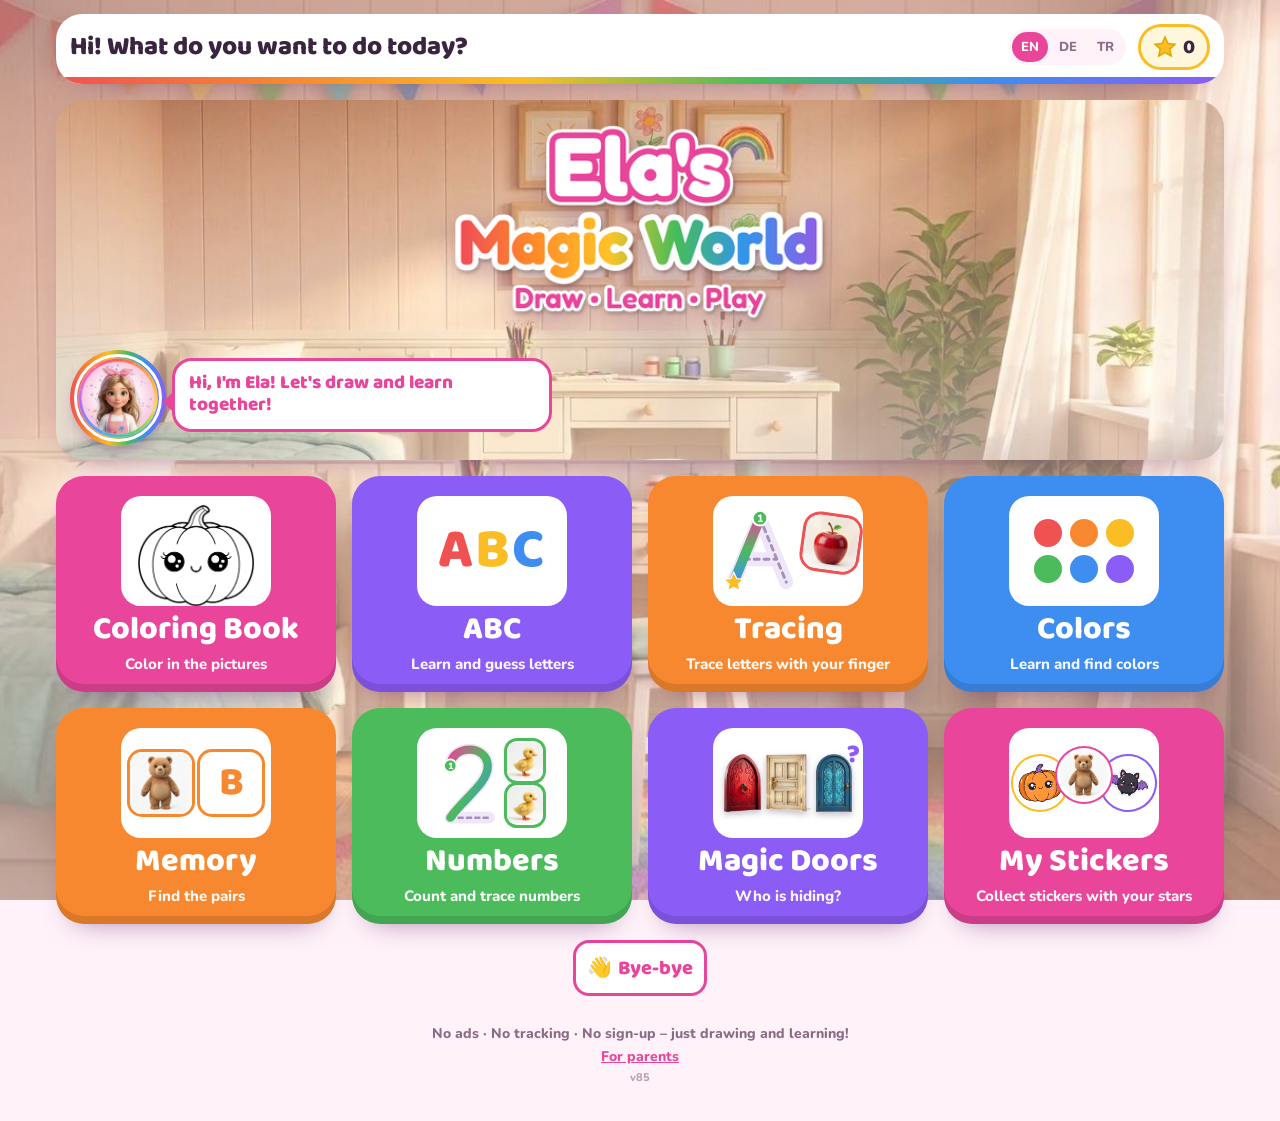
==== index.html @ 52b6471b "M–P: Fragen „What starts with …?“, Wörter und Studio-Sätze; S: 3D-Stern (v85) Co-Authored-By: Claude" ====
<!doctype html>
<html lang="en">
<head>
<meta charset="utf-8">
<meta name="viewport" content="width=device-width, initial-scale=1, viewport-fit=cover">
<title>Ela's Magic World</title>
<link rel="icon" href="bilder/ela-rund.png">
<link rel="stylesheet" href="schriften/schriften.css">
<link rel="stylesheet" href="gemeinsam.css?v=85">
<style>
/* Startseite: Intro-Video, dann Elas Zimmer mit Logo, Ela (mit Begrüßung), darunter große bunte Kacheln für jeden Bereich */
#intro{position:fixed;inset:0;z-index:60;background:#f6dccb;display:flex;align-items:center;justify-content:center}
#intro video{width:100%;height:100%;object-fit:cover}
@media (orientation:portrait){#intro video{height:64vh}}
#intro .go{position:absolute;left:50%;bottom:max(28px,env(safe-area-inset-bottom));transform:translateX(-50%);border:0;cursor:pointer;white-space:nowrap;
  font-family:var(--display);font-weight:800;font-size:clamp(24px,5vw,34px);color:#fff;background:var(--pink);border-radius:999px;padding:12px 34px;
  box-shadow:0 0 0 5px #fff,0 14px 30px -10px rgba(90,30,110,.6);animation:pulse 1.6s ease-in-out infinite}
#intro .skip{position:absolute;right:16px;top:max(16px,env(safe-area-inset-top));border:0;cursor:pointer;font:inherit;font-weight:800;font-size:15px;
  background:rgba(255,255,255,.85);color:var(--ink);border-radius:999px;padding:8px 16px}
@keyframes pulse{0%,100%{transform:translateX(-50%) scale(1)}50%{transform:translateX(-50%) scale(1.07)}}

.hero{position:relative;border-radius:28px;overflow:hidden;min-height:360px;display:flex;flex-direction:column;align-items:center;justify-content:space-between;gap:12px;
  padding:22px 14px 14px;background:#f6dccb url("bilder/zimmer.jpg") center 30%/cover;box-shadow:0 16px 34px -20px rgba(90,30,110,.55)}
.hero::before{content:"";position:absolute;inset:0;background:linear-gradient(180deg,rgba(255,255,255,.12),rgba(255,255,255,.5))}
.hero .logo-row{position:relative;display:flex;align-items:center;justify-content:center;gap:2px;width:100%}
.hero .logo-big{position:relative;width:min(380px,72%);height:auto;filter:drop-shadow(0 8px 14px rgba(90,30,110,.3));animation:float 3.5s ease-in-out infinite}
@keyframes float{0%,100%{transform:translateY(0) scale(1)}50%{transform:translateY(-6px) scale(1.03)}}
.hero .friends{position:relative;width:100%;display:flex;align-items:flex-end;justify-content:space-between;gap:10px}
.hero .ela{flex:1;min-width:0}
.hero .bubble{margin-bottom:14px;max-width:380px}
.friend{flex:none;border:0;padding:4px;cursor:pointer;border-radius:50%;background:var(--rainbow);box-shadow:0 8px 18px -8px rgba(90,30,110,.6)}
.hero .friend img,.hero .friend video{display:block;width:88px;height:88px;border-radius:50%;object-fit:cover;border:3px solid #fff;filter:none}
.friend.hop{animation:hop .6s ease}
@keyframes hop{0%,100%{transform:rotate(0)}25%{transform:rotate(-10deg)}75%{transform:rotate(10deg)}}
@media (max-width:600px){.hero{min-height:300px}.hero .friend img,.hero .friend video{width:62px;height:62px}.hero .bubble{font-size:15px;margin-bottom:8px}}
@media (prefers-reduced-motion:reduce){#intro .go,.hero .logo-big,.friend.hop{animation:none}}
.tiles{display:grid;grid-template-columns:repeat(auto-fill,minmax(240px,1fr));gap:16px}
.tile{position:relative;display:flex;flex-direction:column;align-items:center;gap:8px;text-decoration:none;color:#fff;border-radius:28px;padding:20px 16px 18px;
  background:var(--c);box-shadow:inset 0 -8px 0 rgba(0,0,0,.12),0 14px 28px -18px rgba(90,30,110,.6);transition:transform .15s}
.tile:hover{transform:translateY(-4px) rotate(-1deg)}
.tile .pic{width:150px;height:110px;border-radius:20px;background:#fff;display:grid;place-items:center;overflow:hidden}
.tile .pic img{max-width:90%;max-height:90%}
.tile b{font-family:var(--display);font-weight:800;font-size:32px;line-height:1}
.tile small{font-weight:800;font-size:15px;opacity:.95;text-align:center}
.tile.soon{filter:saturate(.55);cursor:default}
.tile.soon:hover{transform:none}
.badge{position:absolute;top:12px;right:12px;background:var(--yellow);color:var(--ink);font-weight:800;font-size:13px;border-radius:999px;padding:3px 10px}
.mini-abc{font-family:var(--display);font-weight:800;font-size:56px;color:var(--red);line-height:1;letter-spacing:2px}
.mini-abc span:nth-child(2){color:var(--yellow)} .mini-abc span:nth-child(3){color:var(--blue)}
.dots{display:grid;grid-template-columns:repeat(3,28px);gap:8px}
.dots i{width:28px;height:28px;border-radius:50%}
.mem-ico{display:flex;gap:8px;align-items:center}
.mini-sticker{display:flex;align-items:center}
.mini-sticker img{width:48px;height:48px;object-fit:contain;border-radius:50%;background:#fff;box-shadow:0 0 0 3px #fff,0 0 0 5px var(--yellow);margin:0 -2px}
.mini-sticker img:nth-child(1){transform:rotate(-10deg)} .mini-sticker img:nth-child(2){transform:translateY(-8px);z-index:1;box-shadow:0 0 0 3px #fff,0 0 0 5px var(--pink)} .mini-sticker img:nth-child(3){transform:rotate(9deg);box-shadow:0 0 0 3px #fff,0 0 0 5px var(--purple)}
.mini-tueren{position:relative;display:flex;gap:5px;align-items:flex-end}
.mini-tueren img{height:58px;width:auto;filter:drop-shadow(0 3px 3px rgba(58,36,64,.3))}
.mini-tueren b{position:absolute;right:-8px;top:-12px;font-size:26px;font-family:var(--display);font-weight:800;color:var(--purple);line-height:1}
.bye-box{display:flex;justify-content:center}
.bye{background:#fff;color:var(--pink);font-family:var(--display);font-size:20px;box-shadow:inset 0 0 0 3px var(--pink)}
.mem-ico img,.mem-ico b{width:62px;height:62px;border-radius:12px;box-shadow:0 0 0 3px var(--orange)}
.mem-ico b{display:grid;place-items:center;font-family:var(--display);font-size:40px;color:var(--orange);background:#fff}
.mini-spur{position:relative;display:flex;align-items:center;gap:2px}
/* Numbers-Kachel: halb nachgespurte 2 + zwei Enten zum Zählen (Zählen und Nachspuren) – bewusst ohne Bewegung */
.mini-zahl{display:flex;align-items:center;gap:6px}
.mini-zahl svg{width:64px;height:86px}
.mini-zahl .enten{display:flex;flex-direction:column;gap:4px}
.mini-zahl .enten img{width:40px;height:40px;object-fit:contain;border-radius:10px;box-shadow:0 0 0 3px var(--green);background:#fff}
.mini-spur svg{width:82px;height:82px}
.mini-spur img{width:54px;height:54px;object-fit:contain;border-radius:14px;box-shadow:0 0 0 3px var(--red);background:#fff;transform:rotate(8deg) translateY(-8px);animation:apfel-hupf 2.4s ease-in-out infinite}
@keyframes apfel-hupf{0%,100%{transform:rotate(8deg) translateY(-8px)}40%{transform:rotate(-4deg) translateY(-18px)}60%{transform:rotate(6deg) translateY(-4px)}}
/* Kürbis (Malbuch) und Bär (Memory) hüpfen sanft wie der Apfel beim Nachspuren – leicht versetzt, damit nicht alle im Takt wackeln */
.tile .pic img.hupf{animation:kachel-hupf 2.6s ease-in-out infinite;transform-origin:50% 90%}
.tile .pic img.hupf.spaet{animation-delay:-1.3s;animation-duration:2.9s}
@keyframes kachel-hupf{0%,100%{transform:rotate(-4deg) translateY(0)}40%{transform:rotate(4deg) translateY(-9px)}60%{transform:rotate(-2deg) translateY(-2px)}}
/* Sticker: nur der mittlere hüpft (er sitzt schon etwas höher, daher eigene Bewegung) */
.mini-sticker img:nth-child(2){animation:sticker-hupf 3.1s ease-in-out infinite;animation-delay:-.7s}
@keyframes sticker-hupf{0%,100%{transform:translateY(-8px) rotate(0)}40%{transform:translateY(-16px) rotate(-6deg)}60%{transform:translateY(-6px) rotate(3deg)}}
@media (prefers-reduced-motion:reduce){.mini-spur img,.tile .pic img.hupf,.mini-sticker img:nth-child(2){animation:none}}
.fuss .version{font-size:11px;opacity:.6}
</style>
</head>
<body>
<!-- Intro: Video läuft stumm, nach "Let's go!" mit Ton. Pro Besuch nur einmal (sessionStorage). -->
<div id="intro" hidden>
  <video id="intro-vid" muted loop playsinline preload="auto"></video>
  <button class="skip" id="intro-skip" type="button" data-t="intro_skip"></button>
  <button class="go" id="intro-go" type="button" data-t="intro_go"></button>
</div>

<div class="app">
  <header class="top">
    <h1 style="font-size:clamp(20px,3vw,26px)" data-t="home_title"></h1>
    <div class="lang" id="lang"></div>
    <div class="stars" data-t-label="stars"><svg viewBox="0 0 24 24"><path d="M12 2l3 6.5 7 .8-5.2 4.8 1.5 7L12 17.6 5.7 21l1.5-7L2 9.3l7-.8z"/></svg><span id="stars-n">0</span></div>
  </header>

  <section class="hero">
    <div class="logo-row">
      <img class="logo-big" src="bilder/logo.png" alt="Ela's Magic World – Draw, Learn, Play">
    </div>
    <div class="friends">
      <div class="ela">
        <button class="friend" id="ela-friend" type="button" aria-label="Ela"><img src="bilder/ela-rund.png" alt=""></button>
        <div class="bubble" id="bubble" role="status" data-t="home_hello"></div>
      </div>
    </div>
  </section>

  <nav class="tiles" aria-label="Areas">
    <a class="tile" href="malbuch.html?v=85" style="--c:var(--pink)">
      <div class="pic"><img class="hupf" src="bilder/halloween/P-Pumpkin.png" alt=""></div>
      <b data-t="t_malbuch"></b><small data-t="t_malbuch_s"></small>
    </a>
    <a class="tile" href="abc.html?v=85" style="--c:var(--purple)">
      <div class="pic"><div class="mini-abc"><span>A</span><span>B</span><span>C</span></div></div>
      <b data-t="t_abc"></b><small data-t="t_abc_s"></small>
    </a>
    <a class="tile" href="schreiben.html?v=85" style="--c:var(--orange)">
      <div class="pic"><div class="mini-spur"><svg viewBox="0 0 100 100" aria-hidden="true">
        <defs><linearGradient id="rb" x1="0" y1="1" x2="0" y2="0"><stop offset="0" stop-color="#3d8ef0"/><stop offset=".5" stop-color="#4cbb5c"/><stop offset="1" stop-color="#e8459b"/></linearGradient></defs>
        <path d="M18 88 L50 10 L82 88 M31 60 L69 60" fill="none" stroke="#efe6f7" stroke-width="17" stroke-linecap="round" stroke-linejoin="round"/>
        <path d="M50 10 L82 88 M31 60 L69 60" fill="none" stroke="#a48fbc" stroke-width="3.5" stroke-dasharray="6 6" stroke-linecap="round"/>
        <path d="M50 10 L18 88" fill="none" stroke="url(#rb)" stroke-width="12" stroke-linecap="round"/>
        <circle cx="50" cy="10" r="9" fill="#4cbb5c" stroke="#fff" stroke-width="2.5"/><text x="50" y="14.5" text-anchor="middle" font-family="Baloo 2,Nunito,sans-serif" font-weight="800" font-size="13" fill="#fff">1</text>
        <path d="M18 76l3.6 7.6 8.2 1.1-6 5.6 1.6 8-7.4-4-7.4 4 1.6-8-6-5.6 8.2-1.1z" fill="#fbbd23" stroke="#fff" stroke-width="1.5"/>
      </svg><img src="bilder/abc/A-Apple.jpg" alt=""></div></div>
      <b data-t="t_schreiben"></b><small data-t="t_schreiben_s"></small>
    </a>
    <a class="tile" href="farben.html?v=85" style="--c:var(--blue)">
      <div class="pic"><div class="dots"><i style="background:#f05252"></i><i style="background:#f7882f"></i><i style="background:#fbbd23"></i><i style="background:#4cbb5c"></i><i style="background:#3d8ef0"></i><i style="background:#8b5cf6"></i></div></div>
      <b data-t="t_farben"></b><small data-t="t_farben_s"></small>
    </a>
    <a class="tile" href="memory.html?v=85" style="--c:var(--orange)">
      <div class="pic"><div class="mem-ico"><img class="hupf spaet" src="bilder/abc/B-Bear.jpg" alt=""><b>B</b></div></div>
      <b data-t="t_memory"></b><small data-t="t_memory_s"></small>
    </a>
    <a class="tile" href="zahlen.html?v=85" style="--c:var(--green)">
      <div class="pic"><div class="mini-zahl"><svg viewBox="-8 -12 86 124" aria-hidden="true">
        <defs><linearGradient id="rb2" x1="0" y1="0" x2="1" y2="1"><stop offset="0" stop-color="#e8459b"/><stop offset=".5" stop-color="#4cbb5c"/><stop offset="1" stop-color="#3d8ef0"/></linearGradient></defs>
        <path d="M8 25 C10 -6 62 -6 62 26 C62 50 30 70 8 100 L64 100" fill="none" stroke="#efe6f7" stroke-width="17" stroke-linecap="round" stroke-linejoin="round"/>
        <path d="M8 100 L64 100" fill="none" stroke="#a48fbc" stroke-width="3.5" stroke-dasharray="6 6" stroke-linecap="round"/>
        <path d="M8 25 C10 -6 62 -6 62 26 C62 50 30 70 8 100" fill="none" stroke="url(#rb2)" stroke-width="12" stroke-linecap="round"/>
        <circle cx="8" cy="25" r="9" fill="#4cbb5c" stroke="#fff" stroke-width="2.5"/><text x="8" y="29.5" text-anchor="middle" font-family="Baloo 2,Nunito,sans-serif" font-weight="800" font-size="13" fill="#fff">1</text>
      </svg><span class="enten"><img src="bilder/zahlen/ente.jpg" alt=""><img src="bilder/zahlen/ente.jpg" alt=""></span></div></div>
      <b data-t="t_zahlen"></b><small data-t="t_zahlen_s"></small>
    </a>
    <a class="tile" href="tueren.html?v=85" style="--c:var(--purple)">
      <div class="pic"><div class="mini-tueren"><img src="bilder/tueren/tuer-rot.webp" alt=""><img src="bilder/tueren/tuer-gelb.webp" alt=""><img src="bilder/tueren/tuer-blau.webp" alt=""><b>?</b></div></div>
      <b data-t="t_tueren"></b><small data-t="t_tueren_s"></small>
    </a>
    <a class="tile" href="sticker.html?v=85" style="--c:var(--pink)">
      <div class="pic"><div class="mini-sticker"><img src="bilder/halloween/bunt/P-Pumpkin.jpg" alt=""><img src="bilder/abc/B-Bear.jpg" alt=""><img src="bilder/halloween/bunt/B-Bat.jpg" alt=""></div></div>
      <b data-t="t_sticker"></b><small data-t="t_sticker_s"></small>
    </a>
  </nav>

  <div class="bye-box"><button class="btn bye" id="bye" type="button">👋 <span data-t="bye"></span></button></div>

  <footer class="fuss">
    <p data-t="f_safe"></p>
    <p><a href="info.html?v=85" data-t="f_parents"></a></p>
    <p class="version">v85</p>
  </footer>
</div>
<script src="gemeinsam.js?v=85"></script>
<script src="daten.js?v=85"></script>
<script>
document.querySelectorAll(".tile.soon").forEach(tile => tile.addEventListener("click", e => {
  e.preventDefault(); say(t("home_soon", { x: t(tile.dataset.soon) }));
}));
/* Im Oktober: Hexen-Ela (Halloween-Look), sonst die normale Ela */
const halloween = new Date().getMonth() === 9;
const HALLO = halloween ? "hw_hello" : "home_hello";
let elaClip = null;
if (halloween) {
  // Hexen-Ela im Kreis: Standbild, sie schaut nach vorn (das "schaut zu"-Video blickte zur Seite, sah im Kreis komisch aus).
  // Beim Antippen sagt sie "Hallo" als kleines Video mit ihrer Stimme, danach wieder das Standbild.
  elaClip = document.createElement("video");
  Object.assign(elaClip, { poster: "bilder/ela-hexe-rund.jpg", playsInline: true });
  elaClip.setAttribute("playsinline", ""); elaClip.setAttribute("aria-hidden", "true");
  document.querySelector("#ela-friend img").replaceWith(elaClip);
  elaClip.addEventListener("ended", () => { elaClip.removeAttribute("src"); elaClip.load(); });
  document.querySelector(".hero").style.backgroundImage = 'url("bilder/zimmer-halloween.jpg")';   // Halloween-Zimmer
  say(t(HALLO));
}
// Keine Text-Meldung "You have 55 stars" – die Kinder können noch nicht lesen; die Sterne zeigt oben rechts das Sternchen-Feld.

/* Ela spricht, wenn man sie antippt */
function hop(el){ el.classList.remove("hop"); void el.offsetWidth; el.classList.add("hop"); }
document.getElementById("ela-friend").onclick = e => {
  hop(e.currentTarget); say(t(HALLO));
  if (!elaClip) return speak(t(HALLO));
  try { speechSynthesis.cancel(); } catch(err){}
  Object.assign(elaClip, { src: "bilder/ela-hexe-hallo.mp4", muted: false, loop: false });
  const p = elaClip.play(); if (p && p.catch) p.catch(() => speak(t(HALLO)));
};
let byeNr = 0;
/* Abschied: "Bye-bye, Magic World! See you next time!" mit Elas Stimme, Ela winkt */
document.getElementById("bye").onclick = () => {
  hop(document.getElementById("ela-friend"));
  say(t("bye_text"));
  // abwechselnd "Bye-bye, Magic World! See you next time!" und "Bye-bye, see you soon!"
  byeNr = (byeNr || 0) + 1;
  if (LANG === "en") elaSagt(byeNr % 2 ? STIMMEN.tschuess : STIMMEN.tschuess2, t("bye_text")); else speak(t("bye_text"));
};

/* Intro-Video: einmal pro Besuch, nicht bei jeder Rückkehr zur Startseite */
const intro = document.getElementById("intro"), vid = document.getElementById("intro-vid");
let introGesehen = false;
try { introGesehen = sessionStorage.getItem("ela-intro") === "1"; } catch(e){}
function introZu(){
  if (intro.hidden) return;
  intro.hidden = true;
  try { vid.pause(); sessionStorage.setItem("ela-intro", "1"); } catch(e){}
}
// Oktober: Hexen-Ela zaubert Glitzer ins Zimmer, sonst das Logo-Video
// Oktober: Logo im Halloween-Zimmer, sonst Logo in Elas Zimmer
const introListe = halloween ? ["bilder/intro-halloween"] : ["bilder/intro"];
let introNr = 0, introDatei = introListe[0];
vid.addEventListener("ended", () => {
  if (++introNr >= introListe.length) return introZu();
  introDatei = introListe[introNr]; vid.poster = introDatei + ".jpg"; vid.src = introDatei + ".mp4";
  const p = vid.play(); if (p && p.catch) p.catch(introZu);
});
vid.addEventListener("error", introZu);
if (!introGesehen) {   // Video nur laden, wenn das Intro auch gezeigt wird
  intro.hidden = false;
  vid.poster = introDatei + ".jpg"; vid.src = introDatei + ".mp4";
  const p = vid.play(); if (p && p.catch) p.catch(() => {});
}
document.getElementById("intro-skip").onclick = introZu;
document.getElementById("intro-go").onclick = e => {
  e.currentTarget.hidden = true;
  vid.loop = false; vid.muted = false; vid.currentTime = 0;
  const p = vid.play(); if (p && p.catch) p.catch(introZu);
};
</script>
</body>
</html>
---- schriften/schriften.css ----
/* Schriften lokal (statt Google Fonts), damit keine Daten an Google gehen. Nur latin + latin-ext (Deutsch, Türkisch). */
@font-face {
  font-family: 'Baloo 2';
  font-style: normal;
  font-weight: 600;
  font-display: swap;
  src: url(baloo2-latin-ext.woff2) format('woff2');
  unicode-range: U+0100-02BA, U+02BD-02C5, U+02C7-02CC, U+02CE-02D7, U+02DD-02FF, U+0304, U+0308, U+0329, U+1D00-1DBF, U+1E00-1E9F, U+1EF2-1EFF, U+2020, U+20A0-20AB, U+20AD-20C4, U+2113, U+2C60-2C7F, U+A720-A7FF;
}
@font-face {
  font-family: 'Baloo 2';
  font-style: normal;
  font-weight: 600;
  font-display: swap;
  src: url(baloo2-latin.woff2) format('woff2');
  unicode-range: U+0000-00FF, U+0131, U+0152-0153, U+02BB-02BC, U+02C6, U+02DA, U+02DC, U+0304, U+0308, U+0329, U+2000-206F, U+20AC, U+2122, U+2191, U+2193, U+2212, U+2215, U+FEFF, U+FFFD;
}
@font-face {
  font-family: 'Baloo 2';
  font-style: normal;
  font-weight: 800;
  font-display: swap;
  src: url(baloo2-latin-ext.woff2) format('woff2');
  unicode-range: U+0100-02BA, U+02BD-02C5, U+02C7-02CC, U+02CE-02D7, U+02DD-02FF, U+0304, U+0308, U+0329, U+1D00-1DBF, U+1E00-1E9F, U+1EF2-1EFF, U+2020, U+20A0-20AB, U+20AD-20C4, U+2113, U+2C60-2C7F, U+A720-A7FF;
}
@font-face {
  font-family: 'Baloo 2';
  font-style: normal;
  font-weight: 800;
  font-display: swap;
  src: url(baloo2-latin.woff2) format('woff2');
  unicode-range: U+0000-00FF, U+0131, U+0152-0153, U+02BB-02BC, U+02C6, U+02DA, U+02DC, U+0304, U+0308, U+0329, U+2000-206F, U+20AC, U+2122, U+2191, U+2193, U+2212, U+2215, U+FEFF, U+FFFD;
}
@font-face {
  font-family: 'Nunito';
  font-style: normal;
  font-weight: 600;
  font-display: swap;
  src: url(nunito-latin-ext.woff2) format('woff2');
  unicode-range: U+0100-02BA, U+02BD-02C5, U+02C7-02CC, U+02CE-02D7, U+02DD-02FF, U+0304, U+0308, U+0329, U+1D00-1DBF, U+1E00-1E9F, U+1EF2-1EFF, U+2020, U+20A0-20AB, U+20AD-20C4, U+2113, U+2C60-2C7F, U+A720-A7FF;
}
@font-face {
  font-family: 'Nunito';
  font-style: normal;
  font-weight: 600;
  font-display: swap;
  src: url(nunito-latin.woff2) format('woff2');
  unicode-range: U+0000-00FF, U+0131, U+0152-0153, U+02BB-02BC, U+02C6, U+02DA, U+02DC, U+0304, U+0308, U+0329, U+2000-206F, U+20AC, U+2122, U+2191, U+2193, U+2212, U+2215, U+FEFF, U+FFFD;
}
@font-face {
  font-family: 'Nunito';
  font-style: normal;
  font-weight: 800;
  font-display: swap;
  src: url(nunito-latin-ext.woff2) format('woff2');
  unicode-range: U+0100-02BA, U+02BD-02C5, U+02C7-02CC, U+02CE-02D7, U+02DD-02FF, U+0304, U+0308, U+0329, U+1D00-1DBF, U+1E00-1E9F, U+1EF2-1EFF, U+2020, U+20A0-20AB, U+20AD-20C4, U+2113, U+2C60-2C7F, U+A720-A7FF;
}
@font-face {
  font-family: 'Nunito';
  font-style: normal;
  font-weight: 800;
  font-display: swap;
  src: url(nunito-latin.woff2) format('woff2');
  unicode-range: U+0000-00FF, U+0131, U+0152-0153, U+02BB-02BC, U+02C6, U+02DA, U+02DC, U+0304, U+0308, U+0329, U+2000-206F, U+20AC, U+2122, U+2191, U+2193, U+2212, U+2215, U+FEFF, U+FFFD;
}
---- gemeinsam.css ----
/* Gemeinsames Design für alle Seiten von Ela's Magic World.
   Farben aus dem Logo: Pink ("Ela's") + Regenbogen ("Magic World"), weiß umrandet. Ein helles Farbschema für Kinder. */
:root{
  --bg:#fff2f8; --paper:#ffffff; --ink:#3a2440; --muted:#8c6b86; --line:#f6d7e8;
  --pink:#e8459b; --red:#f05252; --orange:#f7882f; --yellow:#fbbd23; --green:#4cbb5c; --blue:#3d8ef0; --purple:#8b5cf6;
  --rainbow:linear-gradient(90deg,#f05252,#f7882f,#fbbd23,#4cbb5c,#3d8ef0,#8b5cf6);
  --display:"Baloo 2","Nunito",system-ui,sans-serif; --body:"Nunito",system-ui,sans-serif;
  color-scheme:light;
}
*{box-sizing:border-box}
[hidden]{display:none!important}
html,body{margin:0}
body{color:var(--ink);font-family:var(--body);-webkit-tap-highlight-color:transparent;min-height:100vh;
  padding-top:env(safe-area-inset-top,0px);padding-bottom:env(safe-area-inset-bottom,0px);
  background-color:var(--bg);}
/* Hintergrund = Elas Zimmer aus den Videos (Maltisch in der Mitte), leicht aufgehellt. Im Oktober das Halloween-Zimmer. */
body::before{content:"";position:fixed;inset:0;z-index:-1;pointer-events:none;
  background:linear-gradient(rgba(255,242,248,.42),rgba(255,242,248,.42)),#f6dccb url("bilder/zimmer.jpg") center 75%/cover no-repeat}
html.halloween body::before{background-image:linear-gradient(rgba(255,242,248,.42),rgba(255,242,248,.42)),url("bilder/zimmer-halloween.jpg")}
.app{max-width:1200px;margin:0 auto;padding-inline:16px;padding-block:14px 28px;display:flex;flex-direction:column;gap:16px}

/* Kopfzeile */
.top{position:relative;background:var(--paper);border-radius:26px;padding:10px 14px 14px;display:flex;align-items:center;gap:12px;
  box-shadow:0 12px 30px -20px rgba(90,30,110,.5);overflow:hidden}
.top::after{content:"";position:absolute;left:0;right:0;bottom:0;height:7px;background:var(--rainbow)}
.top .logo{height:58px;width:auto}
.top h1{font-family:var(--display);font-weight:800;font-size:clamp(22px,4vw,34px);margin:0;line-height:1;flex:1;min-width:0}
.home{flex:none;display:flex;align-items:center;gap:6px;text-decoration:none;font-family:var(--display);font-weight:800;font-size:16px;
  color:#fff;background:var(--purple);border-radius:999px;padding:8px 14px 8px 10px}
.home{background:var(--pink)}
.home svg{width:22px;height:22px}
.stars{flex:none;display:flex;align-items:center;gap:6px;font-family:var(--display);font-weight:800;font-size:20px;
  background:#fff7dc;border:3px solid var(--yellow);border-radius:999px;padding:4px 12px;font-variant-numeric:tabular-nums}
.stars svg{width:24px;height:24px;fill:var(--yellow);stroke:#e0a800;stroke-width:1.5}
@media (max-width:560px){.top .logo{height:44px}.home span{display:none}.home{padding:8px}}

.lang{flex:none;display:flex;background:var(--bg);border-radius:999px;padding:3px;gap:2px}
.lang button{font:inherit;font-weight:800;font-size:13px;border:0;border-radius:999px;padding:6px 9px;cursor:pointer;background:transparent;color:var(--muted)}
.lang button[aria-pressed="true"]{background:var(--pink);color:#fff}
@media (max-width:560px){.top{flex-wrap:wrap}.top h1{order:5;flex-basis:100%;font-size:22px}}

/* Ela mit Sprechblase */
.ela{display:flex;align-items:flex-end;gap:6px}
.ela img{width:130px;height:auto;flex:none;filter:drop-shadow(0 8px 10px rgba(90,30,110,.25))}
.bubble{position:relative;background:var(--paper);border-radius:20px;padding:12px 14px;font-family:var(--display);font-weight:800;font-size:19px;line-height:1.15;
  color:var(--pink);margin-bottom:30px;border:3px solid var(--pink)}
.bubble::after{content:"";position:absolute;left:-12px;bottom:18px;border:9px solid transparent;border-right-color:var(--pink);border-left:0}
.bubble.pop{animation:pop .45s ease}
@keyframes pop{0%{transform:scale(.85)}60%{transform:scale(1.08)}100%{transform:scale(1)}}
@media (max-width:860px){.ela img{width:90px}.bubble{margin-bottom:20px;font-size:17px}}

.ela img.round{border-radius:50%;width:120px}
@media (max-width:860px){.ela img.round{width:80px}}
/* Ela spricht im Kreis (elaKreisVideo): gleiche Größe wie das runde Bild, Ela in der Mitte */
.ela video.ela-kreis{flex:none;border-radius:50%;object-fit:cover;object-position:50% 30%;background:#f6dccb;cursor:pointer;
  box-shadow:0 0 0 4px #fff,0 0 0 7px var(--pink),0 8px 16px -6px rgba(90,30,110,.4);animation:pop .45s ease}

/* Karten und Knöpfe */
.card{background:var(--paper);border-radius:24px;padding:16px;box-shadow:0 12px 30px -22px rgba(90,30,110,.55)}
.btn{font:inherit;font-weight:800;font-size:16px;border:0;border-radius:16px;padding:12px 14px;cursor:pointer;display:inline-flex;align-items:center;justify-content:center;gap:6px;
  background:var(--bg);color:var(--ink);box-shadow:inset 0 -4px 0 rgba(0,0,0,.08)}
.btn svg{width:22px;height:22px}
.tabs{display:flex;gap:10px;flex-wrap:wrap}
.tab{font-family:var(--display);font-weight:800;font-size:18px;border:0;border-radius:999px;padding:8px 18px;cursor:pointer;background:var(--paper);color:var(--ink);
  box-shadow:inset 0 -4px 0 var(--c,var(--orange))}
.tab[aria-pressed="true"]{background:var(--c,var(--orange));color:#fff}
.btn:focus-visible,.tab:focus-visible,a:focus-visible,button:focus-visible{outline:3px solid var(--orange);outline-offset:2px}

/* richtig / falsch */
.wiggle{animation:wiggle .4s ease}
@keyframes wiggle{0%,100%{transform:translateX(0)}25%{transform:translateX(-8px)}75%{transform:translateX(8px)}}
.yay{animation:yay .5s ease}
@keyframes yay{0%{transform:scale(1)}50%{transform:scale(1.15)}100%{transform:scale(1)}}

/* Sterne-Regen */
.confetti{position:fixed;inset:0;pointer-events:none;overflow:hidden;z-index:50}
.confetti i{position:absolute;top:-40px;width:26px;height:26px;animation:fall 1.4s ease-in forwards}
.confetti i svg{width:100%;height:100%}
@keyframes fall{to{transform:translateY(110vh) rotate(320deg)}}
@media (prefers-reduced-motion:reduce){.bubble.pop,.wiggle,.yay{animation:none}.confetti{display:none}}

.tippbar{cursor:pointer}

/* Ela-Video-Fenster (elaVideo() in gemeinsam.js) */
.ela-video{position:fixed;inset:0;z-index:70;background:rgba(58,36,64,.6);display:flex;align-items:center;justify-content:center;padding:16px}
.ela-video .fenster{position:relative;width:min(640px,100%);border-radius:24px;overflow:hidden;background:#000;box-shadow:0 0 0 6px #fff,0 20px 40px -10px rgba(0,0,0,.5)}
.ela-video video{display:block;width:100%;height:auto}
.ela-video .zu{position:absolute;top:8px;right:8px;width:44px;height:44px;border:0;border-radius:50%;background:#fff;color:var(--ink);font-size:22px;font-weight:800;cursor:pointer;box-shadow:0 4px 10px rgba(0,0,0,.3)}

/* Fußzeile (Startseite) mit Datenschutz + Impressum */
.fuss{text-align:center;color:var(--muted);font-weight:800;font-size:14px;padding:8px 0 4px}
.fuss p{margin:4px 0}
.fuss a{color:var(--pink)}

/* Neuer Sticker (alle 5 Sterne) */
.sticker-neu{position:fixed;inset:0;z-index:80;display:grid;place-items:center;background:rgba(58,36,64,.35);cursor:pointer;transition:opacity .5s}
.sticker-neu img{width:min(300px,64vw);aspect-ratio:1;object-fit:contain;border-radius:50%;background:#fff;padding:14px;
  box-shadow:0 0 0 8px #fff,0 0 0 13px var(--yellow),0 20px 40px -10px rgba(58,36,64,.6);animation:sticker-rein .9s cubic-bezier(.2,1.4,.4,1)}
.sticker-neu.weg{opacity:0}
.sticker-neu.weg img{transform:translate(38vw,-42vh) scale(.1);transition:transform .6s ease-in}
@keyframes sticker-rein{0%{transform:scale(0) rotate(-200deg)}100%{transform:scale(1) rotate(0)}}
@media (prefers-reduced-motion:reduce){.sticker-neu img{animation:none}}

/* Eltern-Sperre vor YouTube (elternSperre() in gemeinsam.js) */
.eltern{position:fixed;inset:0;z-index:90;display:grid;place-items:center;padding:16px;background:rgba(58,36,64,.55)}
.eltern .karte{position:relative;width:min(420px,100%);background:#fff;border-radius:24px;padding:22px 20px 20px;box-shadow:0 20px 40px -12px rgba(0,0,0,.45)}
.eltern .titel{font-family:var(--display);font-weight:800;font-size:24px;margin:0 36px 6px 0;color:var(--ink)}
.eltern .info{margin:0 0 14px;color:var(--muted);font-weight:700;font-size:15px}
.eltern .frage{display:block;font-weight:800;font-size:18px;margin-bottom:8px}
.eltern .zeile{display:flex;gap:8px}
.eltern input{font:inherit;font-weight:800;font-size:20px;width:110px;padding:8px 10px;border:3px solid var(--line);border-radius:14px}
.eltern .ok{background:var(--pink);color:#fff}
.eltern .falsch{color:var(--red);font-weight:800;margin:8px 0 0}
.eltern .offen{margin-top:4px;background:#ff0033;color:#fff;text-decoration:none;font-size:18px}
.eltern .zu{position:absolute;top:10px;right:10px;width:40px;height:40px;border:0;border-radius:50%;background:var(--bg);font-size:18px;font-weight:800;cursor:pointer;color:var(--ink)}

/* Tabs mit Bild (Kinder können noch nicht lesen): großes Bild im weißen Kästchen, das Wort klein daneben für die Eltern */
.tab.bild{display:inline-flex;align-items:center;gap:10px;padding:6px 18px 6px 6px;font-size:16px}
.tab-bild{display:grid;place-items:center;width:58px;height:52px;border-radius:14px;background:#fff;box-shadow:0 0 0 2px var(--line)}
.tab-bild svg{width:40px;height:46px}
.tab-bild.enten3{display:flex;gap:0;padding:0 3px}
.tab-bild.enten3 img{width:22px;height:22px;object-fit:contain;margin:0 -2px}
.tab-bild.enten3 img:nth-child(2){transform:translateY(-7px)}
.tab.bild[aria-pressed="true"] .tab-bild{box-shadow:none}
.tab-bild .tb-L{font-family:var(--display);font-weight:800;font-size:28px;line-height:1}
.tab-bild .tb-mini{width:24px;height:24px;object-fit:contain}
.tab-bild:has(.tb-L){display:flex;align-items:center;justify-content:center;gap:1px}
.tb-blase{position:relative;display:grid;place-items:center;width:30px;height:30px;border-radius:50%;font-style:normal;font-family:var(--display);font-weight:800;font-size:17px;color:var(--c);
  background:radial-gradient(circle at 32% 28%,#fff 0 14%,transparent 15%),color-mix(in srgb,var(--c) 18%,#fff);box-shadow:0 0 0 2px color-mix(in srgb,var(--c) 45%,#fff)}
.tb-blase.klein{width:22px;height:22px;font-size:12px;margin:-18px 0 0 -6px}
.tab-bild:has(.tb-blase){display:flex;align-items:center;justify-content:center}
.tb-punkte{display:grid;grid-template-columns:repeat(3,13px);gap:4px;place-content:center}
.tb-punkte i{width:13px;height:13px;border-radius:50%}
.tb-finger{position:relative;grid-template-columns:repeat(3,13px);align-content:start;padding-top:9px}
.tb-finger i.an{box-shadow:0 0 0 2px #fff,0 0 0 4px var(--ink)}
.tb-finger b{position:absolute;left:21px;top:22px;font-size:18px;line-height:1}
.tb-karten{display:flex;gap:3px;place-content:center;align-items:center}
.tb-karte{width:24px;height:30px;border-radius:6px;object-fit:contain;background:#fff;box-shadow:0 0 0 2px var(--orange)}
b.tb-karte{display:grid;place-items:center;font-family:var(--display);font-weight:800;font-size:18px;color:var(--orange)}
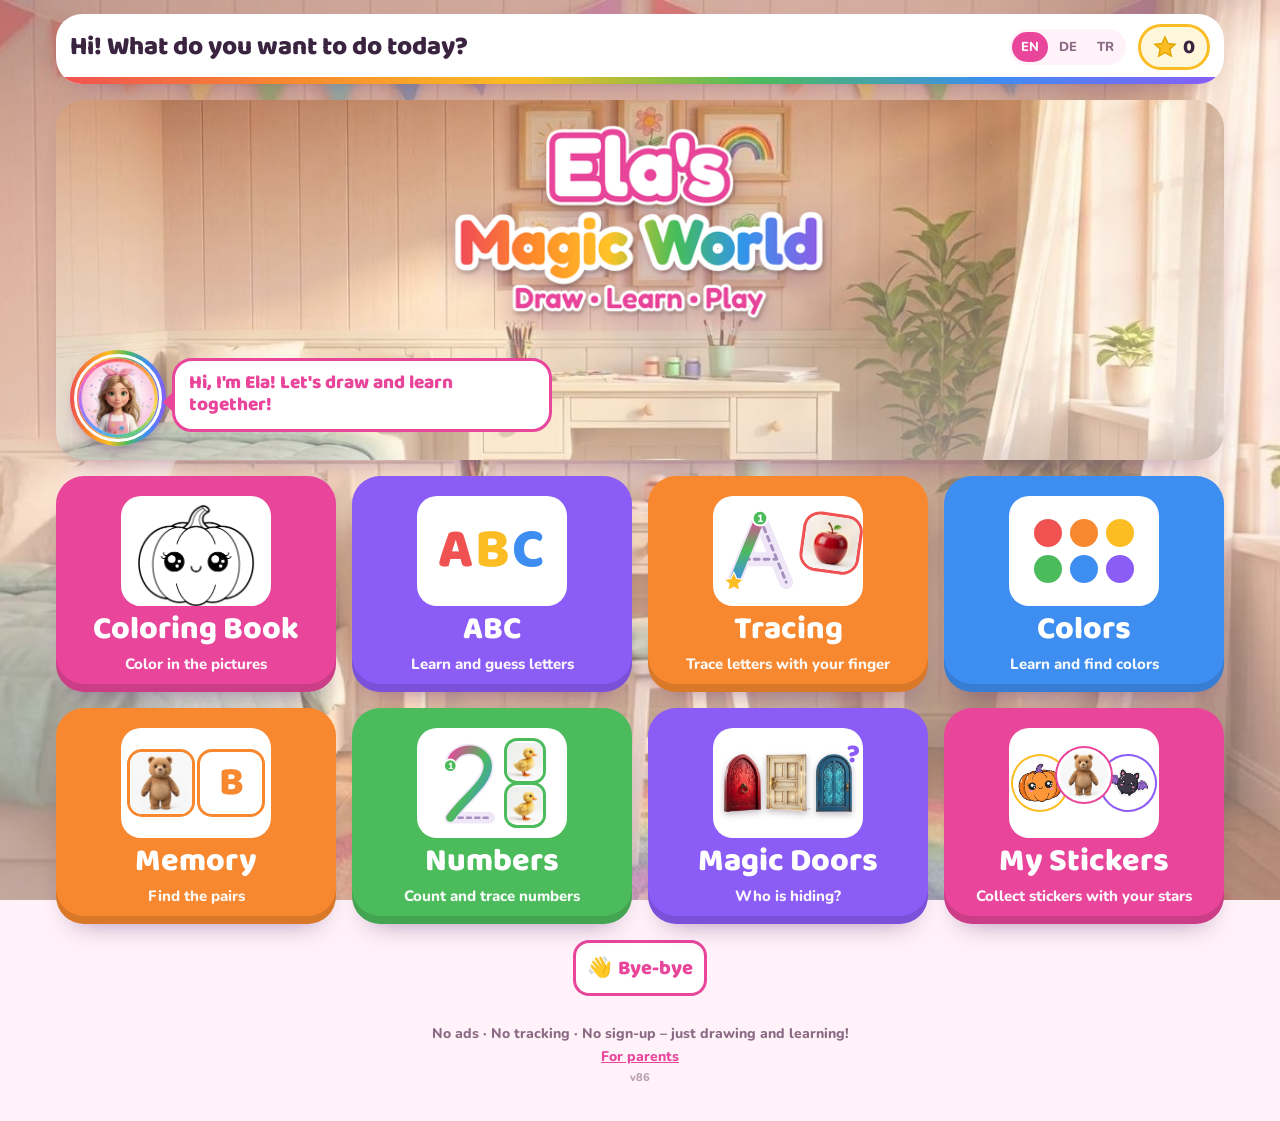
==== commit 5a47112e: "Q–S: Fragen, Wörter, Studio-Sätze; R = Rainbow; Find the letter M–O, Blasen bis O (v86) Co-Authored-" ====
--- a/index.html
+++ b/index.html
@@ -6,7 +6,7 @@
 <title>Ela's Magic World</title>
 <link rel="icon" href="bilder/ela-rund.png">
 <link rel="stylesheet" href="schriften/schriften.css">
-<link rel="stylesheet" href="gemeinsam.css?v=85">
+<link rel="stylesheet" href="gemeinsam.css?v=86">
 <style>
 /* Startseite: Intro-Video, dann Elas Zimmer mit Logo, Ela (mit Begrüßung), darunter große bunte Kacheln für jeden Bereich */
 #intro{position:fixed;inset:0;z-index:60;background:#f6dccb;display:flex;align-items:center;justify-content:center}
@@ -108,15 +108,15 @@
   </section>
 
   <nav class="tiles" aria-label="Areas">
-    <a class="tile" href="malbuch.html?v=85" style="--c:var(--pink)">
+    <a class="tile" href="malbuch.html?v=86" style="--c:var(--pink)">
       <div class="pic"><img class="hupf" src="bilder/halloween/P-Pumpkin.png" alt=""></div>
       <b data-t="t_malbuch"></b><small data-t="t_malbuch_s"></small>
     </a>
-    <a class="tile" href="abc.html?v=85" style="--c:var(--purple)">
+    <a class="tile" href="abc.html?v=86" style="--c:var(--purple)">
       <div class="pic"><div class="mini-abc"><span>A</span><span>B</span><span>C</span></div></div>
       <b data-t="t_abc"></b><small data-t="t_abc_s"></small>
     </a>
-    <a class="tile" href="schreiben.html?v=85" style="--c:var(--orange)">
+    <a class="tile" href="schreiben.html?v=86" style="--c:var(--orange)">
       <div class="pic"><div class="mini-spur"><svg viewBox="0 0 100 100" aria-hidden="true">
         <defs><linearGradient id="rb" x1="0" y1="1" x2="0" y2="0"><stop offset="0" stop-color="#3d8ef0"/><stop offset=".5" stop-color="#4cbb5c"/><stop offset="1" stop-color="#e8459b"/></linearGradient></defs>
         <path d="M18 88 L50 10 L82 88 M31 60 L69 60" fill="none" stroke="#efe6f7" stroke-width="17" stroke-linecap="round" stroke-linejoin="round"/>
@@ -127,15 +127,15 @@
       </svg><img src="bilder/abc/A-Apple.jpg" alt=""></div></div>
       <b data-t="t_schreiben"></b><small data-t="t_schreiben_s"></small>
     </a>
-    <a class="tile" href="farben.html?v=85" style="--c:var(--blue)">
+    <a class="tile" href="farben.html?v=86" style="--c:var(--blue)">
       <div class="pic"><div class="dots"><i style="background:#f05252"></i><i style="background:#f7882f"></i><i style="background:#fbbd23"></i><i style="background:#4cbb5c"></i><i style="background:#3d8ef0"></i><i style="background:#8b5cf6"></i></div></div>
       <b data-t="t_farben"></b><small data-t="t_farben_s"></small>
     </a>
-    <a class="tile" href="memory.html?v=85" style="--c:var(--orange)">
+    <a class="tile" href="memory.html?v=86" style="--c:var(--orange)">
       <div class="pic"><div class="mem-ico"><img class="hupf spaet" src="bilder/abc/B-Bear.jpg" alt=""><b>B</b></div></div>
       <b data-t="t_memory"></b><small data-t="t_memory_s"></small>
     </a>
-    <a class="tile" href="zahlen.html?v=85" style="--c:var(--green)">
+    <a class="tile" href="zahlen.html?v=86" style="--c:var(--green)">
       <div class="pic"><div class="mini-zahl"><svg viewBox="-8 -12 86 124" aria-hidden="true">
         <defs><linearGradient id="rb2" x1="0" y1="0" x2="1" y2="1"><stop offset="0" stop-color="#e8459b"/><stop offset=".5" stop-color="#4cbb5c"/><stop offset="1" stop-color="#3d8ef0"/></linearGradient></defs>
         <path d="M8 25 C10 -6 62 -6 62 26 C62 50 30 70 8 100 L64 100" fill="none" stroke="#efe6f7" stroke-width="17" stroke-linecap="round" stroke-linejoin="round"/>
@@ -145,11 +145,11 @@
       </svg><span class="enten"><img src="bilder/zahlen/ente.jpg" alt=""><img src="bilder/zahlen/ente.jpg" alt=""></span></div></div>
       <b data-t="t_zahlen"></b><small data-t="t_zahlen_s"></small>
     </a>
-    <a class="tile" href="tueren.html?v=85" style="--c:var(--purple)">
+    <a class="tile" href="tueren.html?v=86" style="--c:var(--purple)">
       <div class="pic"><div class="mini-tueren"><img src="bilder/tueren/tuer-rot.webp" alt=""><img src="bilder/tueren/tuer-gelb.webp" alt=""><img src="bilder/tueren/tuer-blau.webp" alt=""><b>?</b></div></div>
       <b data-t="t_tueren"></b><small data-t="t_tueren_s"></small>
     </a>
-    <a class="tile" href="sticker.html?v=85" style="--c:var(--pink)">
+    <a class="tile" href="sticker.html?v=86" style="--c:var(--pink)">
       <div class="pic"><div class="mini-sticker"><img src="bilder/halloween/bunt/P-Pumpkin.jpg" alt=""><img src="bilder/abc/B-Bear.jpg" alt=""><img src="bilder/halloween/bunt/B-Bat.jpg" alt=""></div></div>
       <b data-t="t_sticker"></b><small data-t="t_sticker_s"></small>
     </a>
@@ -159,12 +159,12 @@
 
   <footer class="fuss">
     <p data-t="f_safe"></p>
-    <p><a href="info.html?v=85" data-t="f_parents"></a></p>
-    <p class="version">v85</p>
+    <p><a href="info.html?v=86" data-t="f_parents"></a></p>
+    <p class="version">v86</p>
   </footer>
 </div>
-<script src="gemeinsam.js?v=85"></script>
-<script src="daten.js?v=85"></script>
+<script src="gemeinsam.js?v=86"></script>
+<script src="daten.js?v=86"></script>
 <script>
 document.querySelectorAll(".tile.soon").forEach(tile => tile.addEventListener("click", e => {
   e.preventDefault(); say(t("home_soon", { x: t(tile.dataset.soon) }));
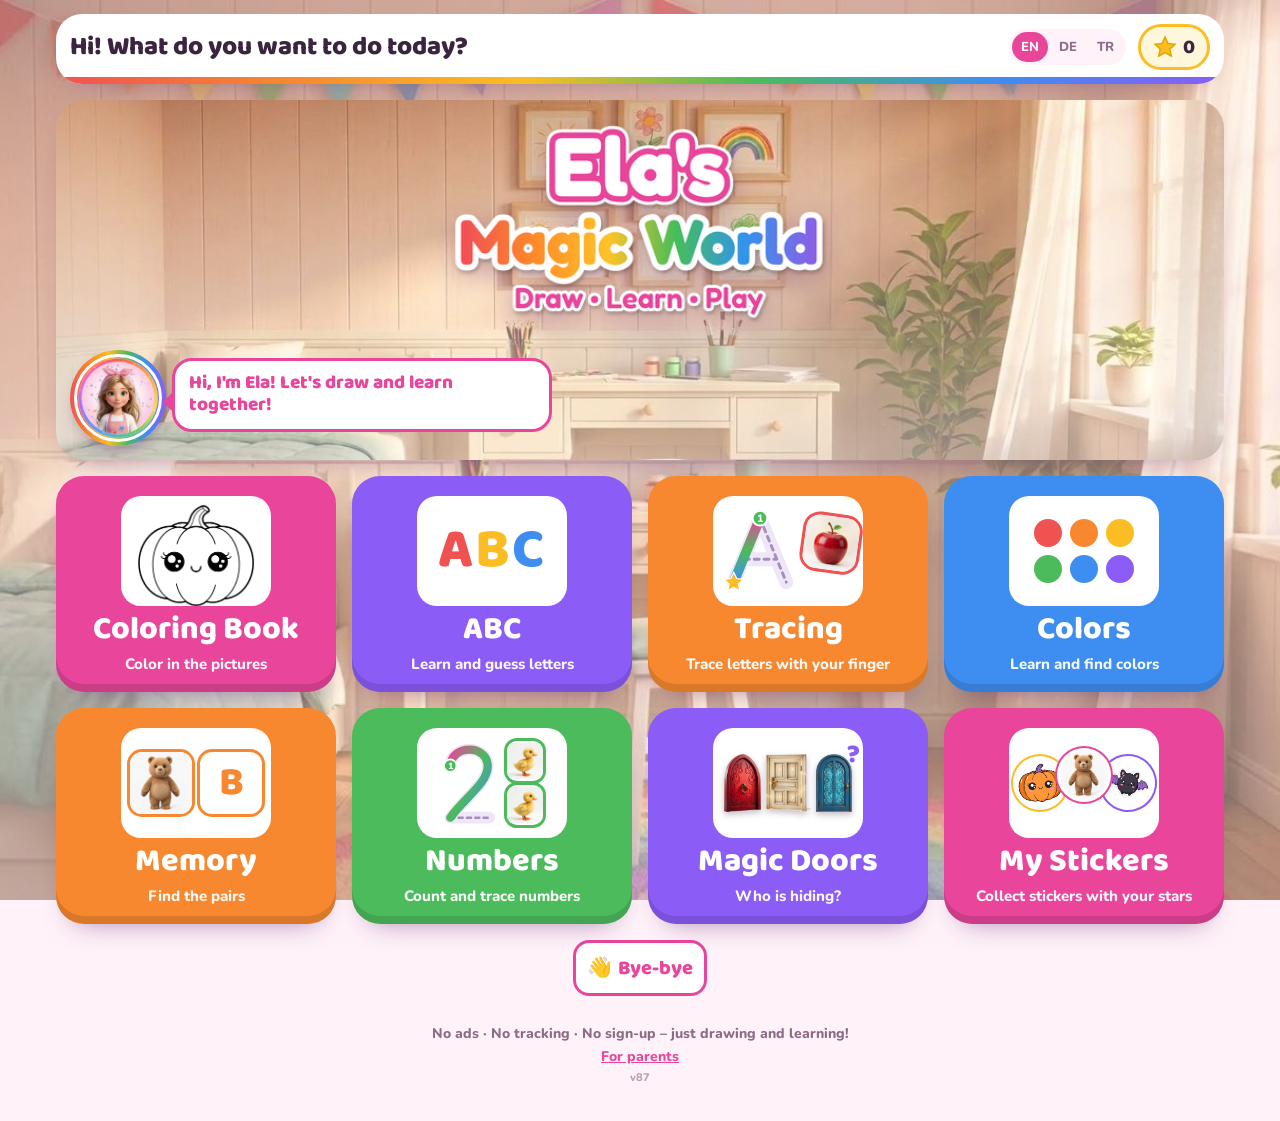
==== commit 9f48098b: "Nachspuren: M–S zeigen auch im Oktober ihr neues Bild (keine Mumie mehr); R: 3D-Regenbogen (v87) Co-" ====
--- a/index.html
+++ b/index.html
@@ -6,7 +6,7 @@
 <title>Ela's Magic World</title>
 <link rel="icon" href="bilder/ela-rund.png">
 <link rel="stylesheet" href="schriften/schriften.css">
-<link rel="stylesheet" href="gemeinsam.css?v=86">
+<link rel="stylesheet" href="gemeinsam.css?v=87">
 <style>
 /* Startseite: Intro-Video, dann Elas Zimmer mit Logo, Ela (mit Begrüßung), darunter große bunte Kacheln für jeden Bereich */
 #intro{position:fixed;inset:0;z-index:60;background:#f6dccb;display:flex;align-items:center;justify-content:center}
@@ -108,15 +108,15 @@
   </section>
 
   <nav class="tiles" aria-label="Areas">
-    <a class="tile" href="malbuch.html?v=86" style="--c:var(--pink)">
+    <a class="tile" href="malbuch.html?v=87" style="--c:var(--pink)">
       <div class="pic"><img class="hupf" src="bilder/halloween/P-Pumpkin.png" alt=""></div>
       <b data-t="t_malbuch"></b><small data-t="t_malbuch_s"></small>
     </a>
-    <a class="tile" href="abc.html?v=86" style="--c:var(--purple)">
+    <a class="tile" href="abc.html?v=87" style="--c:var(--purple)">
       <div class="pic"><div class="mini-abc"><span>A</span><span>B</span><span>C</span></div></div>
       <b data-t="t_abc"></b><small data-t="t_abc_s"></small>
     </a>
-    <a class="tile" href="schreiben.html?v=86" style="--c:var(--orange)">
+    <a class="tile" href="schreiben.html?v=87" style="--c:var(--orange)">
       <div class="pic"><div class="mini-spur"><svg viewBox="0 0 100 100" aria-hidden="true">
         <defs><linearGradient id="rb" x1="0" y1="1" x2="0" y2="0"><stop offset="0" stop-color="#3d8ef0"/><stop offset=".5" stop-color="#4cbb5c"/><stop offset="1" stop-color="#e8459b"/></linearGradient></defs>
         <path d="M18 88 L50 10 L82 88 M31 60 L69 60" fill="none" stroke="#efe6f7" stroke-width="17" stroke-linecap="round" stroke-linejoin="round"/>
@@ -127,15 +127,15 @@
       </svg><img src="bilder/abc/A-Apple.jpg" alt=""></div></div>
       <b data-t="t_schreiben"></b><small data-t="t_schreiben_s"></small>
     </a>
-    <a class="tile" href="farben.html?v=86" style="--c:var(--blue)">
+    <a class="tile" href="farben.html?v=87" style="--c:var(--blue)">
       <div class="pic"><div class="dots"><i style="background:#f05252"></i><i style="background:#f7882f"></i><i style="background:#fbbd23"></i><i style="background:#4cbb5c"></i><i style="background:#3d8ef0"></i><i style="background:#8b5cf6"></i></div></div>
       <b data-t="t_farben"></b><small data-t="t_farben_s"></small>
     </a>
-    <a class="tile" href="memory.html?v=86" style="--c:var(--orange)">
+    <a class="tile" href="memory.html?v=87" style="--c:var(--orange)">
       <div class="pic"><div class="mem-ico"><img class="hupf spaet" src="bilder/abc/B-Bear.jpg" alt=""><b>B</b></div></div>
       <b data-t="t_memory"></b><small data-t="t_memory_s"></small>
     </a>
-    <a class="tile" href="zahlen.html?v=86" style="--c:var(--green)">
+    <a class="tile" href="zahlen.html?v=87" style="--c:var(--green)">
       <div class="pic"><div class="mini-zahl"><svg viewBox="-8 -12 86 124" aria-hidden="true">
         <defs><linearGradient id="rb2" x1="0" y1="0" x2="1" y2="1"><stop offset="0" stop-color="#e8459b"/><stop offset=".5" stop-color="#4cbb5c"/><stop offset="1" stop-color="#3d8ef0"/></linearGradient></defs>
         <path d="M8 25 C10 -6 62 -6 62 26 C62 50 30 70 8 100 L64 100" fill="none" stroke="#efe6f7" stroke-width="17" stroke-linecap="round" stroke-linejoin="round"/>
@@ -145,11 +145,11 @@
       </svg><span class="enten"><img src="bilder/zahlen/ente.jpg" alt=""><img src="bilder/zahlen/ente.jpg" alt=""></span></div></div>
       <b data-t="t_zahlen"></b><small data-t="t_zahlen_s"></small>
     </a>
-    <a class="tile" href="tueren.html?v=86" style="--c:var(--purple)">
+    <a class="tile" href="tueren.html?v=87" style="--c:var(--purple)">
       <div class="pic"><div class="mini-tueren"><img src="bilder/tueren/tuer-rot.webp" alt=""><img src="bilder/tueren/tuer-gelb.webp" alt=""><img src="bilder/tueren/tuer-blau.webp" alt=""><b>?</b></div></div>
       <b data-t="t_tueren"></b><small data-t="t_tueren_s"></small>
     </a>
-    <a class="tile" href="sticker.html?v=86" style="--c:var(--pink)">
+    <a class="tile" href="sticker.html?v=87" style="--c:var(--pink)">
       <div class="pic"><div class="mini-sticker"><img src="bilder/halloween/bunt/P-Pumpkin.jpg" alt=""><img src="bilder/abc/B-Bear.jpg" alt=""><img src="bilder/halloween/bunt/B-Bat.jpg" alt=""></div></div>
       <b data-t="t_sticker"></b><small data-t="t_sticker_s"></small>
     </a>
@@ -159,12 +159,12 @@
 
   <footer class="fuss">
     <p data-t="f_safe"></p>
-    <p><a href="info.html?v=86" data-t="f_parents"></a></p>
-    <p class="version">v86</p>
+    <p><a href="info.html?v=87" data-t="f_parents"></a></p>
+    <p class="version">v87</p>
   </footer>
 </div>
-<script src="gemeinsam.js?v=86"></script>
-<script src="daten.js?v=86"></script>
+<script src="gemeinsam.js?v=87"></script>
+<script src="daten.js?v=87"></script>
 <script>
 document.querySelectorAll(".tile.soon").forEach(tile => tile.addEventListener("click", e => {
   e.preventDefault(); say(t("home_soon", { x: t(tile.dataset.soon) }));
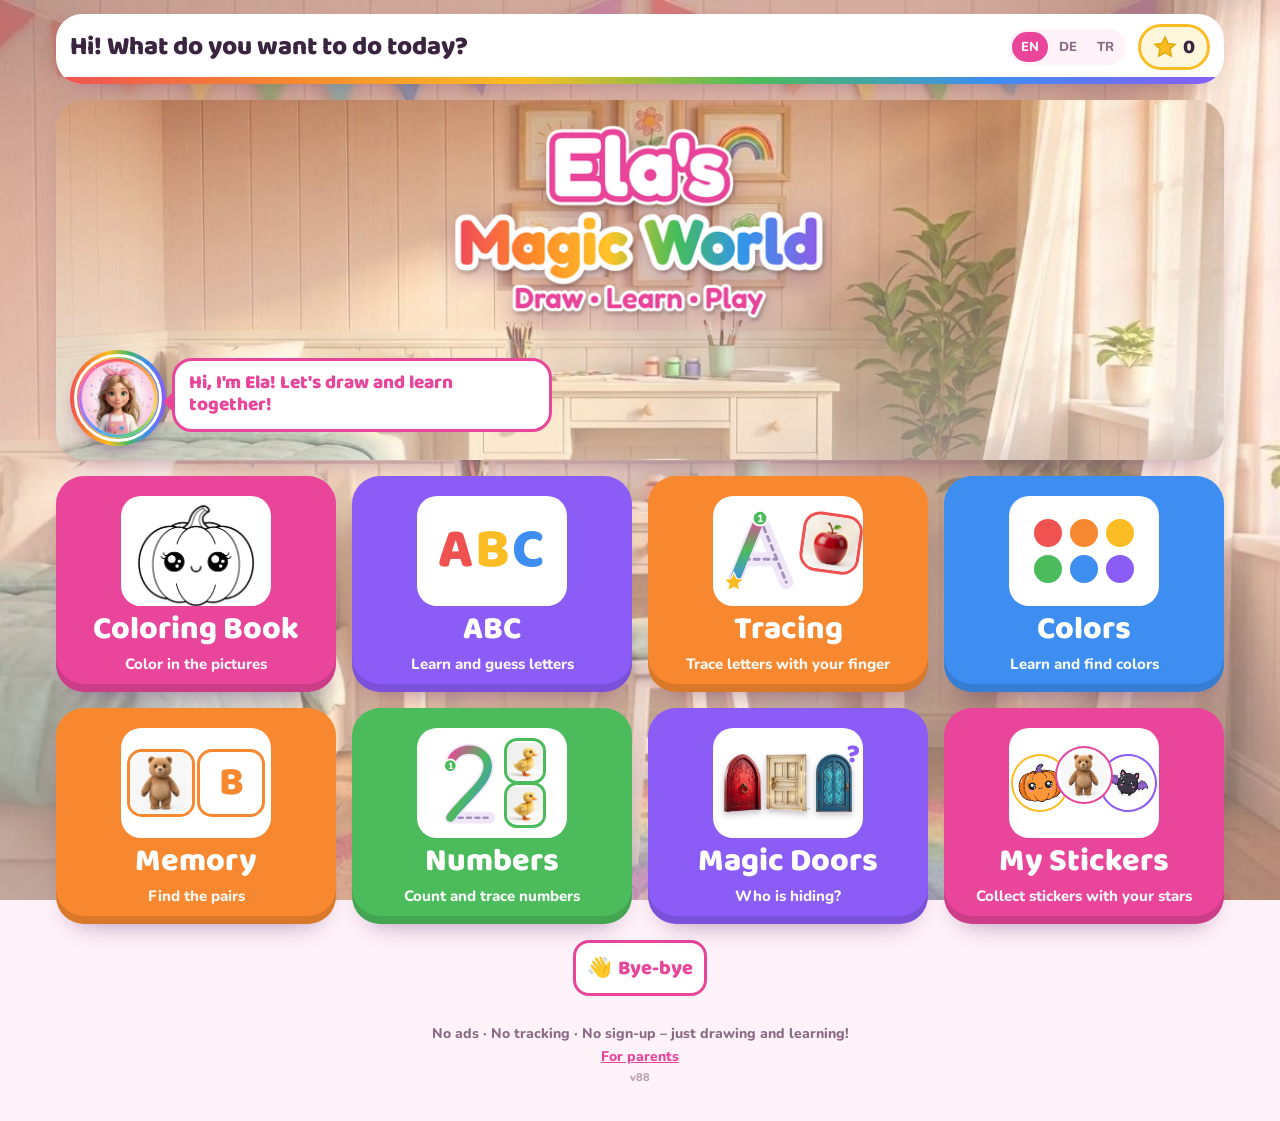
==== commit 88f5192b: "Nachspuren: „Let's trace!“, „Start at the green dot!“ (nach 2 falschen Starts), „Great tracing!“ (v8" ====
--- a/index.html
+++ b/index.html
@@ -6,7 +6,7 @@
 <title>Ela's Magic World</title>
 <link rel="icon" href="bilder/ela-rund.png">
 <link rel="stylesheet" href="schriften/schriften.css">
-<link rel="stylesheet" href="gemeinsam.css?v=87">
+<link rel="stylesheet" href="gemeinsam.css?v=88">
 <style>
 /* Startseite: Intro-Video, dann Elas Zimmer mit Logo, Ela (mit Begrüßung), darunter große bunte Kacheln für jeden Bereich */
 #intro{position:fixed;inset:0;z-index:60;background:#f6dccb;display:flex;align-items:center;justify-content:center}
@@ -108,15 +108,15 @@
   </section>
 
   <nav class="tiles" aria-label="Areas">
-    <a class="tile" href="malbuch.html?v=87" style="--c:var(--pink)">
+    <a class="tile" href="malbuch.html?v=88" style="--c:var(--pink)">
       <div class="pic"><img class="hupf" src="bilder/halloween/P-Pumpkin.png" alt=""></div>
       <b data-t="t_malbuch"></b><small data-t="t_malbuch_s"></small>
     </a>
-    <a class="tile" href="abc.html?v=87" style="--c:var(--purple)">
+    <a class="tile" href="abc.html?v=88" style="--c:var(--purple)">
       <div class="pic"><div class="mini-abc"><span>A</span><span>B</span><span>C</span></div></div>
       <b data-t="t_abc"></b><small data-t="t_abc_s"></small>
     </a>
-    <a class="tile" href="schreiben.html?v=87" style="--c:var(--orange)">
+    <a class="tile" href="schreiben.html?v=88" style="--c:var(--orange)">
       <div class="pic"><div class="mini-spur"><svg viewBox="0 0 100 100" aria-hidden="true">
         <defs><linearGradient id="rb" x1="0" y1="1" x2="0" y2="0"><stop offset="0" stop-color="#3d8ef0"/><stop offset=".5" stop-color="#4cbb5c"/><stop offset="1" stop-color="#e8459b"/></linearGradient></defs>
         <path d="M18 88 L50 10 L82 88 M31 60 L69 60" fill="none" stroke="#efe6f7" stroke-width="17" stroke-linecap="round" stroke-linejoin="round"/>
@@ -127,15 +127,15 @@
       </svg><img src="bilder/abc/A-Apple.jpg" alt=""></div></div>
       <b data-t="t_schreiben"></b><small data-t="t_schreiben_s"></small>
     </a>
-    <a class="tile" href="farben.html?v=87" style="--c:var(--blue)">
+    <a class="tile" href="farben.html?v=88" style="--c:var(--blue)">
       <div class="pic"><div class="dots"><i style="background:#f05252"></i><i style="background:#f7882f"></i><i style="background:#fbbd23"></i><i style="background:#4cbb5c"></i><i style="background:#3d8ef0"></i><i style="background:#8b5cf6"></i></div></div>
       <b data-t="t_farben"></b><small data-t="t_farben_s"></small>
     </a>
-    <a class="tile" href="memory.html?v=87" style="--c:var(--orange)">
+    <a class="tile" href="memory.html?v=88" style="--c:var(--orange)">
       <div class="pic"><div class="mem-ico"><img class="hupf spaet" src="bilder/abc/B-Bear.jpg" alt=""><b>B</b></div></div>
       <b data-t="t_memory"></b><small data-t="t_memory_s"></small>
     </a>
-    <a class="tile" href="zahlen.html?v=87" style="--c:var(--green)">
+    <a class="tile" href="zahlen.html?v=88" style="--c:var(--green)">
       <div class="pic"><div class="mini-zahl"><svg viewBox="-8 -12 86 124" aria-hidden="true">
         <defs><linearGradient id="rb2" x1="0" y1="0" x2="1" y2="1"><stop offset="0" stop-color="#e8459b"/><stop offset=".5" stop-color="#4cbb5c"/><stop offset="1" stop-color="#3d8ef0"/></linearGradient></defs>
         <path d="M8 25 C10 -6 62 -6 62 26 C62 50 30 70 8 100 L64 100" fill="none" stroke="#efe6f7" stroke-width="17" stroke-linecap="round" stroke-linejoin="round"/>
@@ -145,11 +145,11 @@
       </svg><span class="enten"><img src="bilder/zahlen/ente.jpg" alt=""><img src="bilder/zahlen/ente.jpg" alt=""></span></div></div>
       <b data-t="t_zahlen"></b><small data-t="t_zahlen_s"></small>
     </a>
-    <a class="tile" href="tueren.html?v=87" style="--c:var(--purple)">
+    <a class="tile" href="tueren.html?v=88" style="--c:var(--purple)">
       <div class="pic"><div class="mini-tueren"><img src="bilder/tueren/tuer-rot.webp" alt=""><img src="bilder/tueren/tuer-gelb.webp" alt=""><img src="bilder/tueren/tuer-blau.webp" alt=""><b>?</b></div></div>
       <b data-t="t_tueren"></b><small data-t="t_tueren_s"></small>
     </a>
-    <a class="tile" href="sticker.html?v=87" style="--c:var(--pink)">
+    <a class="tile" href="sticker.html?v=88" style="--c:var(--pink)">
       <div class="pic"><div class="mini-sticker"><img src="bilder/halloween/bunt/P-Pumpkin.jpg" alt=""><img src="bilder/abc/B-Bear.jpg" alt=""><img src="bilder/halloween/bunt/B-Bat.jpg" alt=""></div></div>
       <b data-t="t_sticker"></b><small data-t="t_sticker_s"></small>
     </a>
@@ -159,12 +159,12 @@
 
   <footer class="fuss">
     <p data-t="f_safe"></p>
-    <p><a href="info.html?v=87" data-t="f_parents"></a></p>
-    <p class="version">v87</p>
+    <p><a href="info.html?v=88" data-t="f_parents"></a></p>
+    <p class="version">v88</p>
   </footer>
 </div>
-<script src="gemeinsam.js?v=87"></script>
-<script src="daten.js?v=87"></script>
+<script src="gemeinsam.js?v=88"></script>
+<script src="daten.js?v=88"></script>
 <script>
 document.querySelectorAll(".tile.soon").forEach(tile => tile.addEventListener("click", e => {
   e.preventDefault(); say(t("home_soon", { x: t(tile.dataset.soon) }));
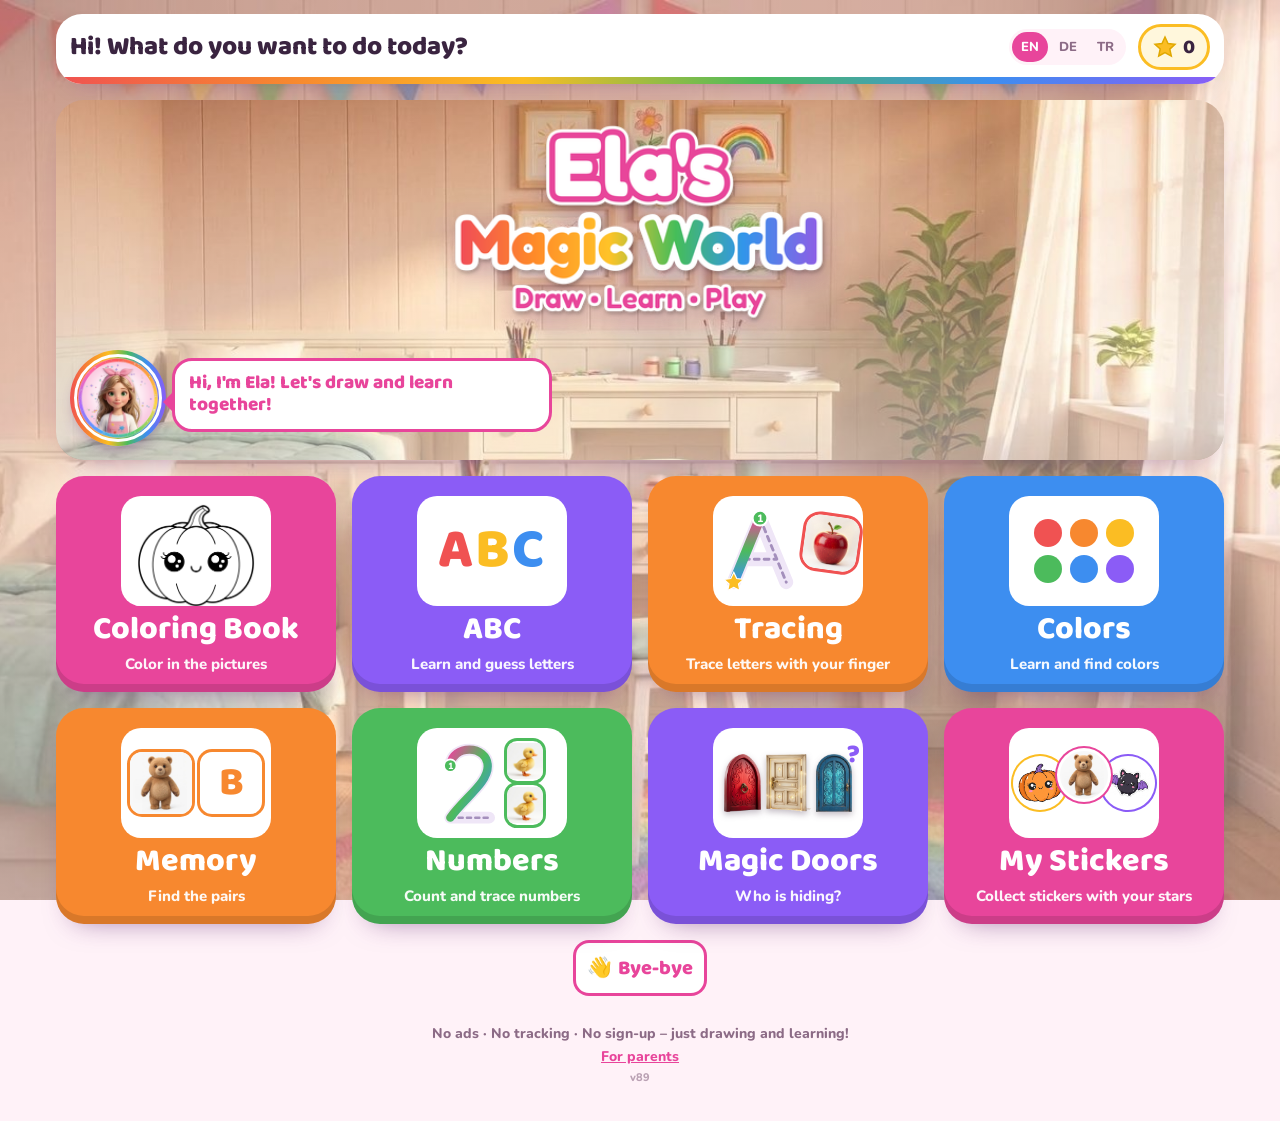
==== commit cbe0155c: "Nachspuren und Druckblatt: immer die normalen ABC-Wörter, Halloween nur im Malbuch (v89) Co-Authored" ====
--- a/index.html
+++ b/index.html
@@ -6,7 +6,7 @@
 <title>Ela's Magic World</title>
 <link rel="icon" href="bilder/ela-rund.png">
 <link rel="stylesheet" href="schriften/schriften.css">
-<link rel="stylesheet" href="gemeinsam.css?v=88">
+<link rel="stylesheet" href="gemeinsam.css?v=89">
 <style>
 /* Startseite: Intro-Video, dann Elas Zimmer mit Logo, Ela (mit Begrüßung), darunter große bunte Kacheln für jeden Bereich */
 #intro{position:fixed;inset:0;z-index:60;background:#f6dccb;display:flex;align-items:center;justify-content:center}
@@ -108,15 +108,15 @@
   </section>
 
   <nav class="tiles" aria-label="Areas">
-    <a class="tile" href="malbuch.html?v=88" style="--c:var(--pink)">
+    <a class="tile" href="malbuch.html?v=89" style="--c:var(--pink)">
       <div class="pic"><img class="hupf" src="bilder/halloween/P-Pumpkin.png" alt=""></div>
       <b data-t="t_malbuch"></b><small data-t="t_malbuch_s"></small>
     </a>
-    <a class="tile" href="abc.html?v=88" style="--c:var(--purple)">
+    <a class="tile" href="abc.html?v=89" style="--c:var(--purple)">
       <div class="pic"><div class="mini-abc"><span>A</span><span>B</span><span>C</span></div></div>
       <b data-t="t_abc"></b><small data-t="t_abc_s"></small>
     </a>
-    <a class="tile" href="schreiben.html?v=88" style="--c:var(--orange)">
+    <a class="tile" href="schreiben.html?v=89" style="--c:var(--orange)">
       <div class="pic"><div class="mini-spur"><svg viewBox="0 0 100 100" aria-hidden="true">
         <defs><linearGradient id="rb" x1="0" y1="1" x2="0" y2="0"><stop offset="0" stop-color="#3d8ef0"/><stop offset=".5" stop-color="#4cbb5c"/><stop offset="1" stop-color="#e8459b"/></linearGradient></defs>
         <path d="M18 88 L50 10 L82 88 M31 60 L69 60" fill="none" stroke="#efe6f7" stroke-width="17" stroke-linecap="round" stroke-linejoin="round"/>
@@ -127,15 +127,15 @@
       </svg><img src="bilder/abc/A-Apple.jpg" alt=""></div></div>
       <b data-t="t_schreiben"></b><small data-t="t_schreiben_s"></small>
     </a>
-    <a class="tile" href="farben.html?v=88" style="--c:var(--blue)">
+    <a class="tile" href="farben.html?v=89" style="--c:var(--blue)">
       <div class="pic"><div class="dots"><i style="background:#f05252"></i><i style="background:#f7882f"></i><i style="background:#fbbd23"></i><i style="background:#4cbb5c"></i><i style="background:#3d8ef0"></i><i style="background:#8b5cf6"></i></div></div>
       <b data-t="t_farben"></b><small data-t="t_farben_s"></small>
     </a>
-    <a class="tile" href="memory.html?v=88" style="--c:var(--orange)">
+    <a class="tile" href="memory.html?v=89" style="--c:var(--orange)">
       <div class="pic"><div class="mem-ico"><img class="hupf spaet" src="bilder/abc/B-Bear.jpg" alt=""><b>B</b></div></div>
       <b data-t="t_memory"></b><small data-t="t_memory_s"></small>
     </a>
-    <a class="tile" href="zahlen.html?v=88" style="--c:var(--green)">
+    <a class="tile" href="zahlen.html?v=89" style="--c:var(--green)">
       <div class="pic"><div class="mini-zahl"><svg viewBox="-8 -12 86 124" aria-hidden="true">
         <defs><linearGradient id="rb2" x1="0" y1="0" x2="1" y2="1"><stop offset="0" stop-color="#e8459b"/><stop offset=".5" stop-color="#4cbb5c"/><stop offset="1" stop-color="#3d8ef0"/></linearGradient></defs>
         <path d="M8 25 C10 -6 62 -6 62 26 C62 50 30 70 8 100 L64 100" fill="none" stroke="#efe6f7" stroke-width="17" stroke-linecap="round" stroke-linejoin="round"/>
@@ -145,11 +145,11 @@
       </svg><span class="enten"><img src="bilder/zahlen/ente.jpg" alt=""><img src="bilder/zahlen/ente.jpg" alt=""></span></div></div>
       <b data-t="t_zahlen"></b><small data-t="t_zahlen_s"></small>
     </a>
-    <a class="tile" href="tueren.html?v=88" style="--c:var(--purple)">
+    <a class="tile" href="tueren.html?v=89" style="--c:var(--purple)">
       <div class="pic"><div class="mini-tueren"><img src="bilder/tueren/tuer-rot.webp" alt=""><img src="bilder/tueren/tuer-gelb.webp" alt=""><img src="bilder/tueren/tuer-blau.webp" alt=""><b>?</b></div></div>
       <b data-t="t_tueren"></b><small data-t="t_tueren_s"></small>
     </a>
-    <a class="tile" href="sticker.html?v=88" style="--c:var(--pink)">
+    <a class="tile" href="sticker.html?v=89" style="--c:var(--pink)">
       <div class="pic"><div class="mini-sticker"><img src="bilder/halloween/bunt/P-Pumpkin.jpg" alt=""><img src="bilder/abc/B-Bear.jpg" alt=""><img src="bilder/halloween/bunt/B-Bat.jpg" alt=""></div></div>
       <b data-t="t_sticker"></b><small data-t="t_sticker_s"></small>
     </a>
@@ -159,12 +159,12 @@
 
   <footer class="fuss">
     <p data-t="f_safe"></p>
-    <p><a href="info.html?v=88" data-t="f_parents"></a></p>
-    <p class="version">v88</p>
+    <p><a href="info.html?v=89" data-t="f_parents"></a></p>
+    <p class="version">v89</p>
   </footer>
 </div>
-<script src="gemeinsam.js?v=88"></script>
-<script src="daten.js?v=88"></script>
+<script src="gemeinsam.js?v=89"></script>
+<script src="daten.js?v=89"></script>
 <script>
 document.querySelectorAll(".tile.soon").forEach(tile => tile.addEventListener("click", e => {
   e.preventDefault(); say(t("home_soon", { x: t(tile.dataset.soon) }));
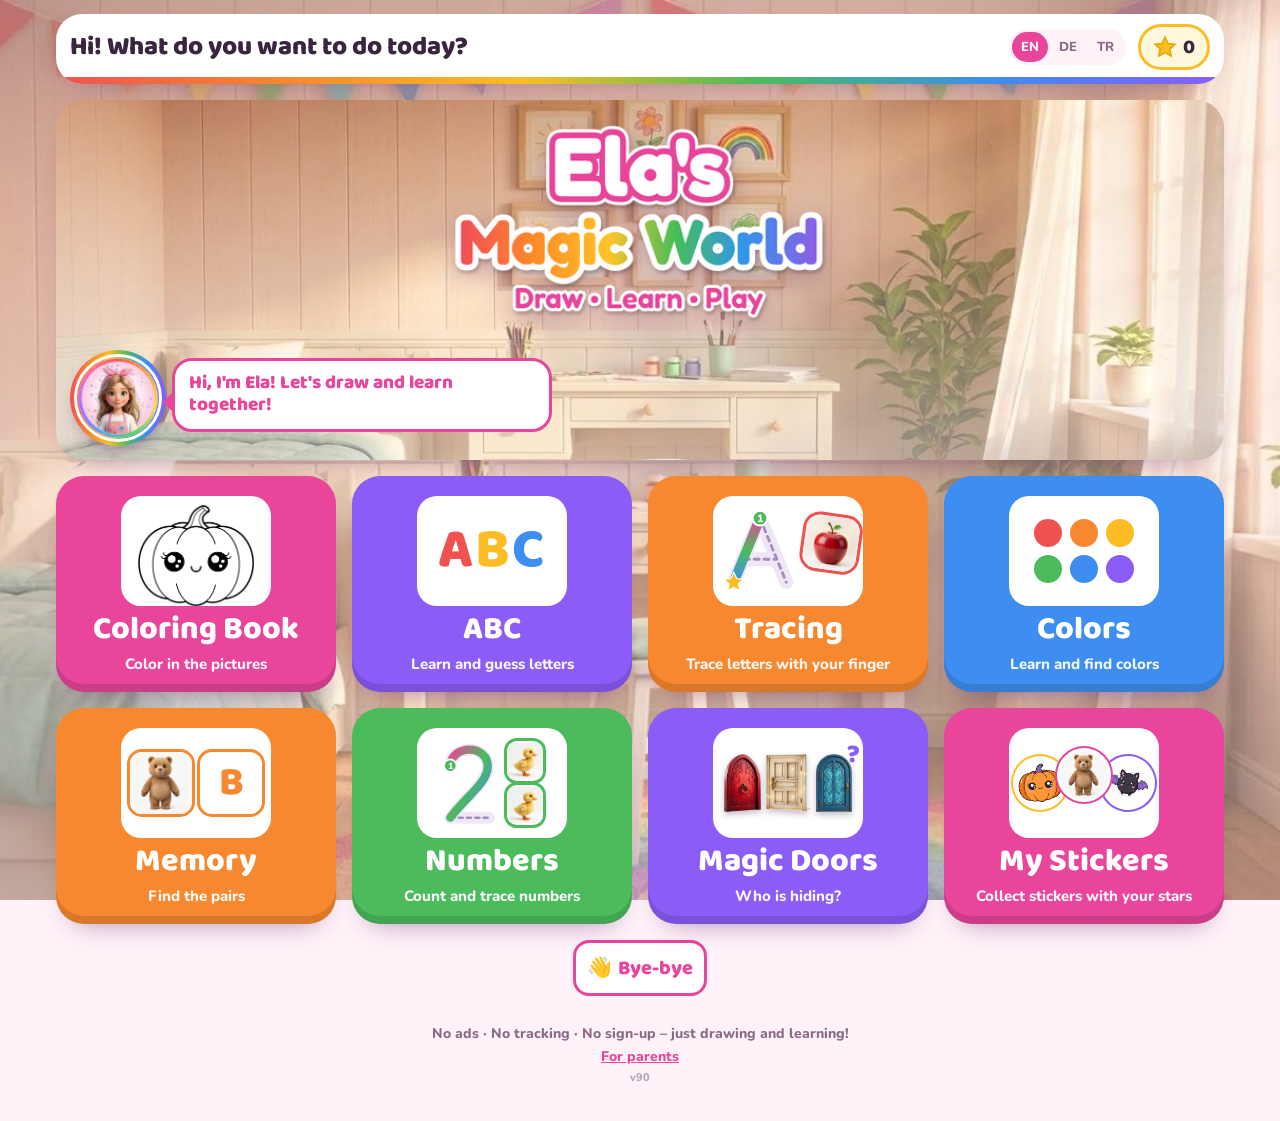
==== commit ab1d4dc2: "Nachspuren: „Trace with me!“, „The big letter!“, „The little letter!“ (v90) Co-Authored-By: Claude O" ====
--- a/index.html
+++ b/index.html
@@ -6,7 +6,7 @@
 <title>Ela's Magic World</title>
 <link rel="icon" href="bilder/ela-rund.png">
 <link rel="stylesheet" href="schriften/schriften.css">
-<link rel="stylesheet" href="gemeinsam.css?v=89">
+<link rel="stylesheet" href="gemeinsam.css?v=90">
 <style>
 /* Startseite: Intro-Video, dann Elas Zimmer mit Logo, Ela (mit Begrüßung), darunter große bunte Kacheln für jeden Bereich */
 #intro{position:fixed;inset:0;z-index:60;background:#f6dccb;display:flex;align-items:center;justify-content:center}
@@ -108,15 +108,15 @@
   </section>
 
   <nav class="tiles" aria-label="Areas">
-    <a class="tile" href="malbuch.html?v=89" style="--c:var(--pink)">
+    <a class="tile" href="malbuch.html?v=90" style="--c:var(--pink)">
       <div class="pic"><img class="hupf" src="bilder/halloween/P-Pumpkin.png" alt=""></div>
       <b data-t="t_malbuch"></b><small data-t="t_malbuch_s"></small>
     </a>
-    <a class="tile" href="abc.html?v=89" style="--c:var(--purple)">
+    <a class="tile" href="abc.html?v=90" style="--c:var(--purple)">
       <div class="pic"><div class="mini-abc"><span>A</span><span>B</span><span>C</span></div></div>
       <b data-t="t_abc"></b><small data-t="t_abc_s"></small>
     </a>
-    <a class="tile" href="schreiben.html?v=89" style="--c:var(--orange)">
+    <a class="tile" href="schreiben.html?v=90" style="--c:var(--orange)">
       <div class="pic"><div class="mini-spur"><svg viewBox="0 0 100 100" aria-hidden="true">
         <defs><linearGradient id="rb" x1="0" y1="1" x2="0" y2="0"><stop offset="0" stop-color="#3d8ef0"/><stop offset=".5" stop-color="#4cbb5c"/><stop offset="1" stop-color="#e8459b"/></linearGradient></defs>
         <path d="M18 88 L50 10 L82 88 M31 60 L69 60" fill="none" stroke="#efe6f7" stroke-width="17" stroke-linecap="round" stroke-linejoin="round"/>
@@ -127,15 +127,15 @@
       </svg><img src="bilder/abc/A-Apple.jpg" alt=""></div></div>
       <b data-t="t_schreiben"></b><small data-t="t_schreiben_s"></small>
     </a>
-    <a class="tile" href="farben.html?v=89" style="--c:var(--blue)">
+    <a class="tile" href="farben.html?v=90" style="--c:var(--blue)">
       <div class="pic"><div class="dots"><i style="background:#f05252"></i><i style="background:#f7882f"></i><i style="background:#fbbd23"></i><i style="background:#4cbb5c"></i><i style="background:#3d8ef0"></i><i style="background:#8b5cf6"></i></div></div>
       <b data-t="t_farben"></b><small data-t="t_farben_s"></small>
     </a>
-    <a class="tile" href="memory.html?v=89" style="--c:var(--orange)">
+    <a class="tile" href="memory.html?v=90" style="--c:var(--orange)">
       <div class="pic"><div class="mem-ico"><img class="hupf spaet" src="bilder/abc/B-Bear.jpg" alt=""><b>B</b></div></div>
       <b data-t="t_memory"></b><small data-t="t_memory_s"></small>
     </a>
-    <a class="tile" href="zahlen.html?v=89" style="--c:var(--green)">
+    <a class="tile" href="zahlen.html?v=90" style="--c:var(--green)">
       <div class="pic"><div class="mini-zahl"><svg viewBox="-8 -12 86 124" aria-hidden="true">
         <defs><linearGradient id="rb2" x1="0" y1="0" x2="1" y2="1"><stop offset="0" stop-color="#e8459b"/><stop offset=".5" stop-color="#4cbb5c"/><stop offset="1" stop-color="#3d8ef0"/></linearGradient></defs>
         <path d="M8 25 C10 -6 62 -6 62 26 C62 50 30 70 8 100 L64 100" fill="none" stroke="#efe6f7" stroke-width="17" stroke-linecap="round" stroke-linejoin="round"/>
@@ -145,11 +145,11 @@
       </svg><span class="enten"><img src="bilder/zahlen/ente.jpg" alt=""><img src="bilder/zahlen/ente.jpg" alt=""></span></div></div>
       <b data-t="t_zahlen"></b><small data-t="t_zahlen_s"></small>
     </a>
-    <a class="tile" href="tueren.html?v=89" style="--c:var(--purple)">
+    <a class="tile" href="tueren.html?v=90" style="--c:var(--purple)">
       <div class="pic"><div class="mini-tueren"><img src="bilder/tueren/tuer-rot.webp" alt=""><img src="bilder/tueren/tuer-gelb.webp" alt=""><img src="bilder/tueren/tuer-blau.webp" alt=""><b>?</b></div></div>
       <b data-t="t_tueren"></b><small data-t="t_tueren_s"></small>
     </a>
-    <a class="tile" href="sticker.html?v=89" style="--c:var(--pink)">
+    <a class="tile" href="sticker.html?v=90" style="--c:var(--pink)">
       <div class="pic"><div class="mini-sticker"><img src="bilder/halloween/bunt/P-Pumpkin.jpg" alt=""><img src="bilder/abc/B-Bear.jpg" alt=""><img src="bilder/halloween/bunt/B-Bat.jpg" alt=""></div></div>
       <b data-t="t_sticker"></b><small data-t="t_sticker_s"></small>
     </a>
@@ -159,12 +159,12 @@
 
   <footer class="fuss">
     <p data-t="f_safe"></p>
-    <p><a href="info.html?v=89" data-t="f_parents"></a></p>
-    <p class="version">v89</p>
+    <p><a href="info.html?v=90" data-t="f_parents"></a></p>
+    <p class="version">v90</p>
   </footer>
 </div>
-<script src="gemeinsam.js?v=89"></script>
-<script src="daten.js?v=89"></script>
+<script src="gemeinsam.js?v=90"></script>
+<script src="daten.js?v=90"></script>
 <script>
 document.querySelectorAll(".tile.soon").forEach(tile => tile.addEventListener("click", e => {
   e.preventDefault(); say(t("home_soon", { x: t(tile.dataset.soon) }));
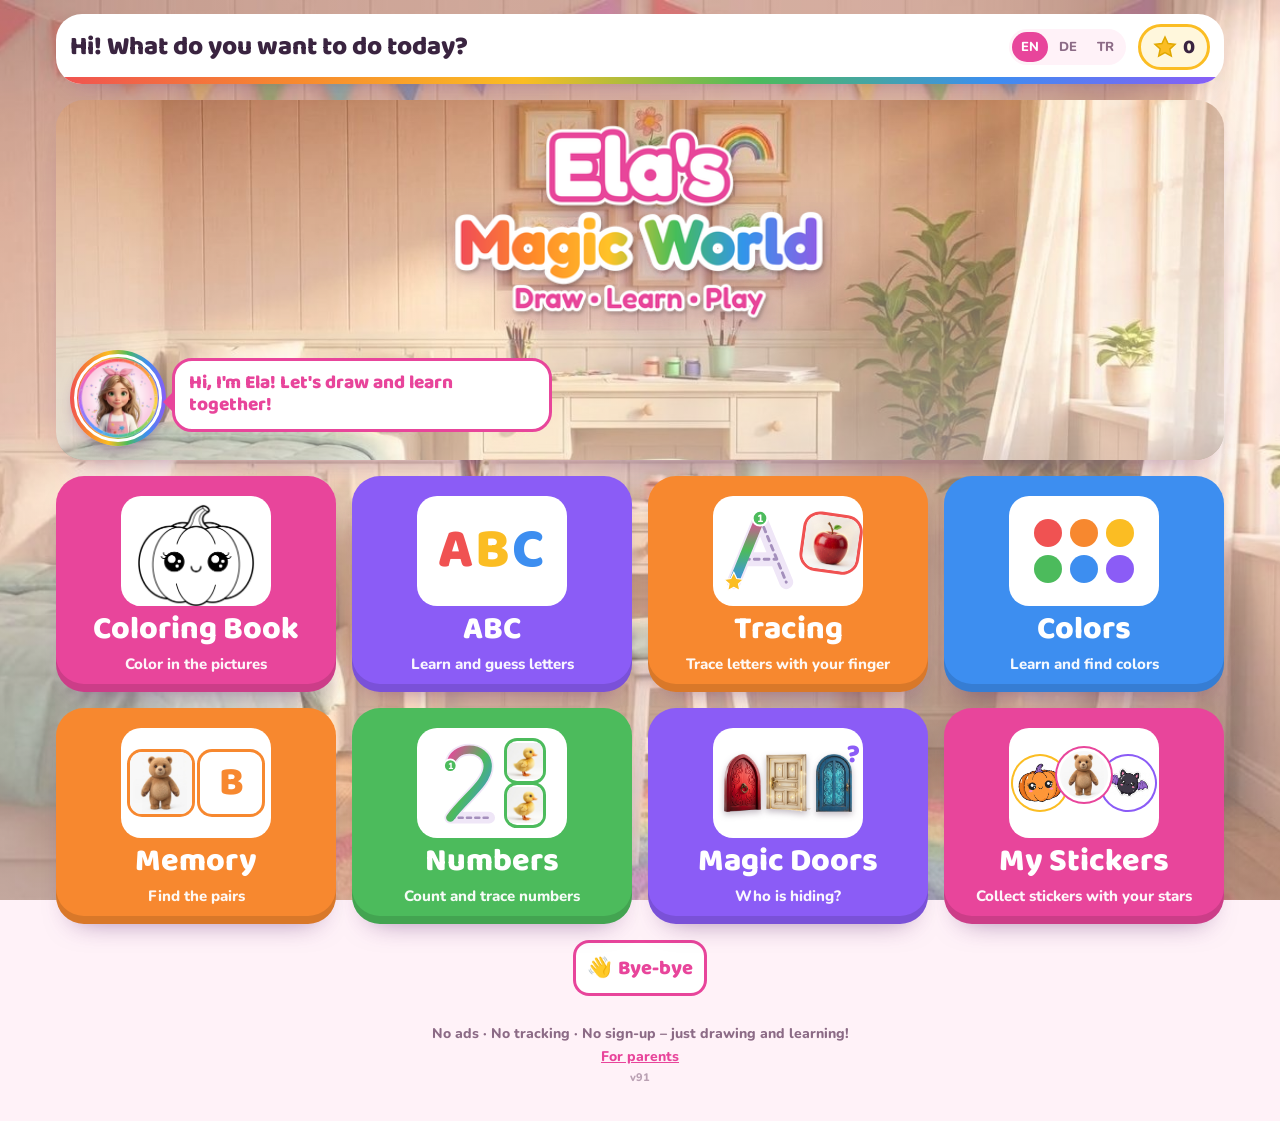
==== commit 7d094485: "Find the letter Q–S, Buchstaben M–S von Ela; Blasen bis S (ohne P) (v91) Co-Authored-By: Claude Opus" ====
--- a/index.html
+++ b/index.html
@@ -6,7 +6,7 @@
 <title>Ela's Magic World</title>
 <link rel="icon" href="bilder/ela-rund.png">
 <link rel="stylesheet" href="schriften/schriften.css">
-<link rel="stylesheet" href="gemeinsam.css?v=90">
+<link rel="stylesheet" href="gemeinsam.css?v=91">
 <style>
 /* Startseite: Intro-Video, dann Elas Zimmer mit Logo, Ela (mit Begrüßung), darunter große bunte Kacheln für jeden Bereich */
 #intro{position:fixed;inset:0;z-index:60;background:#f6dccb;display:flex;align-items:center;justify-content:center}
@@ -108,15 +108,15 @@
   </section>
 
   <nav class="tiles" aria-label="Areas">
-    <a class="tile" href="malbuch.html?v=90" style="--c:var(--pink)">
+    <a class="tile" href="malbuch.html?v=91" style="--c:var(--pink)">
       <div class="pic"><img class="hupf" src="bilder/halloween/P-Pumpkin.png" alt=""></div>
       <b data-t="t_malbuch"></b><small data-t="t_malbuch_s"></small>
     </a>
-    <a class="tile" href="abc.html?v=90" style="--c:var(--purple)">
+    <a class="tile" href="abc.html?v=91" style="--c:var(--purple)">
       <div class="pic"><div class="mini-abc"><span>A</span><span>B</span><span>C</span></div></div>
       <b data-t="t_abc"></b><small data-t="t_abc_s"></small>
     </a>
-    <a class="tile" href="schreiben.html?v=90" style="--c:var(--orange)">
+    <a class="tile" href="schreiben.html?v=91" style="--c:var(--orange)">
       <div class="pic"><div class="mini-spur"><svg viewBox="0 0 100 100" aria-hidden="true">
         <defs><linearGradient id="rb" x1="0" y1="1" x2="0" y2="0"><stop offset="0" stop-color="#3d8ef0"/><stop offset=".5" stop-color="#4cbb5c"/><stop offset="1" stop-color="#e8459b"/></linearGradient></defs>
         <path d="M18 88 L50 10 L82 88 M31 60 L69 60" fill="none" stroke="#efe6f7" stroke-width="17" stroke-linecap="round" stroke-linejoin="round"/>
@@ -127,15 +127,15 @@
       </svg><img src="bilder/abc/A-Apple.jpg" alt=""></div></div>
       <b data-t="t_schreiben"></b><small data-t="t_schreiben_s"></small>
     </a>
-    <a class="tile" href="farben.html?v=90" style="--c:var(--blue)">
+    <a class="tile" href="farben.html?v=91" style="--c:var(--blue)">
       <div class="pic"><div class="dots"><i style="background:#f05252"></i><i style="background:#f7882f"></i><i style="background:#fbbd23"></i><i style="background:#4cbb5c"></i><i style="background:#3d8ef0"></i><i style="background:#8b5cf6"></i></div></div>
       <b data-t="t_farben"></b><small data-t="t_farben_s"></small>
     </a>
-    <a class="tile" href="memory.html?v=90" style="--c:var(--orange)">
+    <a class="tile" href="memory.html?v=91" style="--c:var(--orange)">
       <div class="pic"><div class="mem-ico"><img class="hupf spaet" src="bilder/abc/B-Bear.jpg" alt=""><b>B</b></div></div>
       <b data-t="t_memory"></b><small data-t="t_memory_s"></small>
     </a>
-    <a class="tile" href="zahlen.html?v=90" style="--c:var(--green)">
+    <a class="tile" href="zahlen.html?v=91" style="--c:var(--green)">
       <div class="pic"><div class="mini-zahl"><svg viewBox="-8 -12 86 124" aria-hidden="true">
         <defs><linearGradient id="rb2" x1="0" y1="0" x2="1" y2="1"><stop offset="0" stop-color="#e8459b"/><stop offset=".5" stop-color="#4cbb5c"/><stop offset="1" stop-color="#3d8ef0"/></linearGradient></defs>
         <path d="M8 25 C10 -6 62 -6 62 26 C62 50 30 70 8 100 L64 100" fill="none" stroke="#efe6f7" stroke-width="17" stroke-linecap="round" stroke-linejoin="round"/>
@@ -145,11 +145,11 @@
       </svg><span class="enten"><img src="bilder/zahlen/ente.jpg" alt=""><img src="bilder/zahlen/ente.jpg" alt=""></span></div></div>
       <b data-t="t_zahlen"></b><small data-t="t_zahlen_s"></small>
     </a>
-    <a class="tile" href="tueren.html?v=90" style="--c:var(--purple)">
+    <a class="tile" href="tueren.html?v=91" style="--c:var(--purple)">
       <div class="pic"><div class="mini-tueren"><img src="bilder/tueren/tuer-rot.webp" alt=""><img src="bilder/tueren/tuer-gelb.webp" alt=""><img src="bilder/tueren/tuer-blau.webp" alt=""><b>?</b></div></div>
       <b data-t="t_tueren"></b><small data-t="t_tueren_s"></small>
     </a>
-    <a class="tile" href="sticker.html?v=90" style="--c:var(--pink)">
+    <a class="tile" href="sticker.html?v=91" style="--c:var(--pink)">
       <div class="pic"><div class="mini-sticker"><img src="bilder/halloween/bunt/P-Pumpkin.jpg" alt=""><img src="bilder/abc/B-Bear.jpg" alt=""><img src="bilder/halloween/bunt/B-Bat.jpg" alt=""></div></div>
       <b data-t="t_sticker"></b><small data-t="t_sticker_s"></small>
     </a>
@@ -159,12 +159,12 @@
 
   <footer class="fuss">
     <p data-t="f_safe"></p>
-    <p><a href="info.html?v=90" data-t="f_parents"></a></p>
-    <p class="version">v90</p>
+    <p><a href="info.html?v=91" data-t="f_parents"></a></p>
+    <p class="version">v91</p>
   </footer>
 </div>
-<script src="gemeinsam.js?v=90"></script>
-<script src="daten.js?v=90"></script>
+<script src="gemeinsam.js?v=91"></script>
+<script src="daten.js?v=91"></script>
 <script>
 document.querySelectorAll(".tile.soon").forEach(tile => tile.addEventListener("click", e => {
   e.preventDefault(); say(t("home_soon", { x: t(tile.dataset.soon) }));
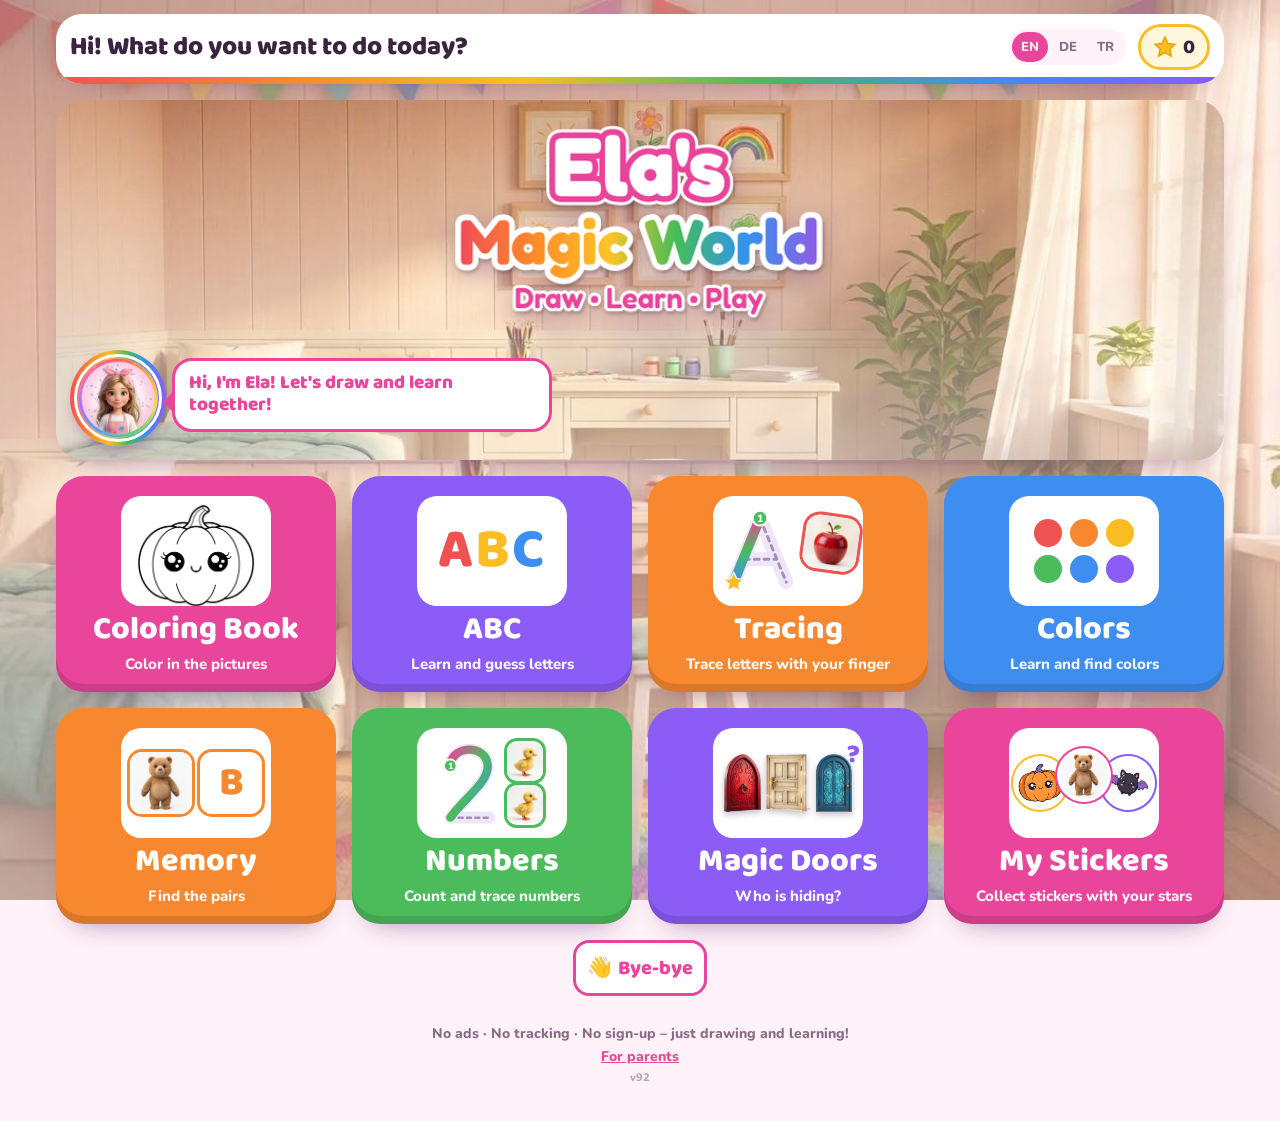
==== commit d556f917: "Find the letter P: aus „Find the letter“ (Q-Satz) + Elas „P“ zusammengesetzt; Blasen A–S (v92) Co-Au" ====
--- a/index.html
+++ b/index.html
@@ -6,7 +6,7 @@
 <title>Ela's Magic World</title>
 <link rel="icon" href="bilder/ela-rund.png">
 <link rel="stylesheet" href="schriften/schriften.css">
-<link rel="stylesheet" href="gemeinsam.css?v=91">
+<link rel="stylesheet" href="gemeinsam.css?v=92">
 <style>
 /* Startseite: Intro-Video, dann Elas Zimmer mit Logo, Ela (mit Begrüßung), darunter große bunte Kacheln für jeden Bereich */
 #intro{position:fixed;inset:0;z-index:60;background:#f6dccb;display:flex;align-items:center;justify-content:center}
@@ -108,15 +108,15 @@
   </section>
 
   <nav class="tiles" aria-label="Areas">
-    <a class="tile" href="malbuch.html?v=91" style="--c:var(--pink)">
+    <a class="tile" href="malbuch.html?v=92" style="--c:var(--pink)">
       <div class="pic"><img class="hupf" src="bilder/halloween/P-Pumpkin.png" alt=""></div>
       <b data-t="t_malbuch"></b><small data-t="t_malbuch_s"></small>
     </a>
-    <a class="tile" href="abc.html?v=91" style="--c:var(--purple)">
+    <a class="tile" href="abc.html?v=92" style="--c:var(--purple)">
       <div class="pic"><div class="mini-abc"><span>A</span><span>B</span><span>C</span></div></div>
       <b data-t="t_abc"></b><small data-t="t_abc_s"></small>
     </a>
-    <a class="tile" href="schreiben.html?v=91" style="--c:var(--orange)">
+    <a class="tile" href="schreiben.html?v=92" style="--c:var(--orange)">
       <div class="pic"><div class="mini-spur"><svg viewBox="0 0 100 100" aria-hidden="true">
         <defs><linearGradient id="rb" x1="0" y1="1" x2="0" y2="0"><stop offset="0" stop-color="#3d8ef0"/><stop offset=".5" stop-color="#4cbb5c"/><stop offset="1" stop-color="#e8459b"/></linearGradient></defs>
         <path d="M18 88 L50 10 L82 88 M31 60 L69 60" fill="none" stroke="#efe6f7" stroke-width="17" stroke-linecap="round" stroke-linejoin="round"/>
@@ -127,15 +127,15 @@
       </svg><img src="bilder/abc/A-Apple.jpg" alt=""></div></div>
       <b data-t="t_schreiben"></b><small data-t="t_schreiben_s"></small>
     </a>
-    <a class="tile" href="farben.html?v=91" style="--c:var(--blue)">
+    <a class="tile" href="farben.html?v=92" style="--c:var(--blue)">
       <div class="pic"><div class="dots"><i style="background:#f05252"></i><i style="background:#f7882f"></i><i style="background:#fbbd23"></i><i style="background:#4cbb5c"></i><i style="background:#3d8ef0"></i><i style="background:#8b5cf6"></i></div></div>
       <b data-t="t_farben"></b><small data-t="t_farben_s"></small>
     </a>
-    <a class="tile" href="memory.html?v=91" style="--c:var(--orange)">
+    <a class="tile" href="memory.html?v=92" style="--c:var(--orange)">
       <div class="pic"><div class="mem-ico"><img class="hupf spaet" src="bilder/abc/B-Bear.jpg" alt=""><b>B</b></div></div>
       <b data-t="t_memory"></b><small data-t="t_memory_s"></small>
     </a>
-    <a class="tile" href="zahlen.html?v=91" style="--c:var(--green)">
+    <a class="tile" href="zahlen.html?v=92" style="--c:var(--green)">
       <div class="pic"><div class="mini-zahl"><svg viewBox="-8 -12 86 124" aria-hidden="true">
         <defs><linearGradient id="rb2" x1="0" y1="0" x2="1" y2="1"><stop offset="0" stop-color="#e8459b"/><stop offset=".5" stop-color="#4cbb5c"/><stop offset="1" stop-color="#3d8ef0"/></linearGradient></defs>
         <path d="M8 25 C10 -6 62 -6 62 26 C62 50 30 70 8 100 L64 100" fill="none" stroke="#efe6f7" stroke-width="17" stroke-linecap="round" stroke-linejoin="round"/>
@@ -145,11 +145,11 @@
       </svg><span class="enten"><img src="bilder/zahlen/ente.jpg" alt=""><img src="bilder/zahlen/ente.jpg" alt=""></span></div></div>
       <b data-t="t_zahlen"></b><small data-t="t_zahlen_s"></small>
     </a>
-    <a class="tile" href="tueren.html?v=91" style="--c:var(--purple)">
+    <a class="tile" href="tueren.html?v=92" style="--c:var(--purple)">
       <div class="pic"><div class="mini-tueren"><img src="bilder/tueren/tuer-rot.webp" alt=""><img src="bilder/tueren/tuer-gelb.webp" alt=""><img src="bilder/tueren/tuer-blau.webp" alt=""><b>?</b></div></div>
       <b data-t="t_tueren"></b><small data-t="t_tueren_s"></small>
     </a>
-    <a class="tile" href="sticker.html?v=91" style="--c:var(--pink)">
+    <a class="tile" href="sticker.html?v=92" style="--c:var(--pink)">
       <div class="pic"><div class="mini-sticker"><img src="bilder/halloween/bunt/P-Pumpkin.jpg" alt=""><img src="bilder/abc/B-Bear.jpg" alt=""><img src="bilder/halloween/bunt/B-Bat.jpg" alt=""></div></div>
       <b data-t="t_sticker"></b><small data-t="t_sticker_s"></small>
     </a>
@@ -159,12 +159,12 @@
 
   <footer class="fuss">
     <p data-t="f_safe"></p>
-    <p><a href="info.html?v=91" data-t="f_parents"></a></p>
-    <p class="version">v91</p>
+    <p><a href="info.html?v=92" data-t="f_parents"></a></p>
+    <p class="version">v92</p>
   </footer>
 </div>
-<script src="gemeinsam.js?v=91"></script>
-<script src="daten.js?v=91"></script>
+<script src="gemeinsam.js?v=92"></script>
+<script src="daten.js?v=92"></script>
 <script>
 document.querySelectorAll(".tile.soon").forEach(tile => tile.addEventListener("click", e => {
   e.preventDefault(); say(t("home_soon", { x: t(tile.dataset.soon) }));
